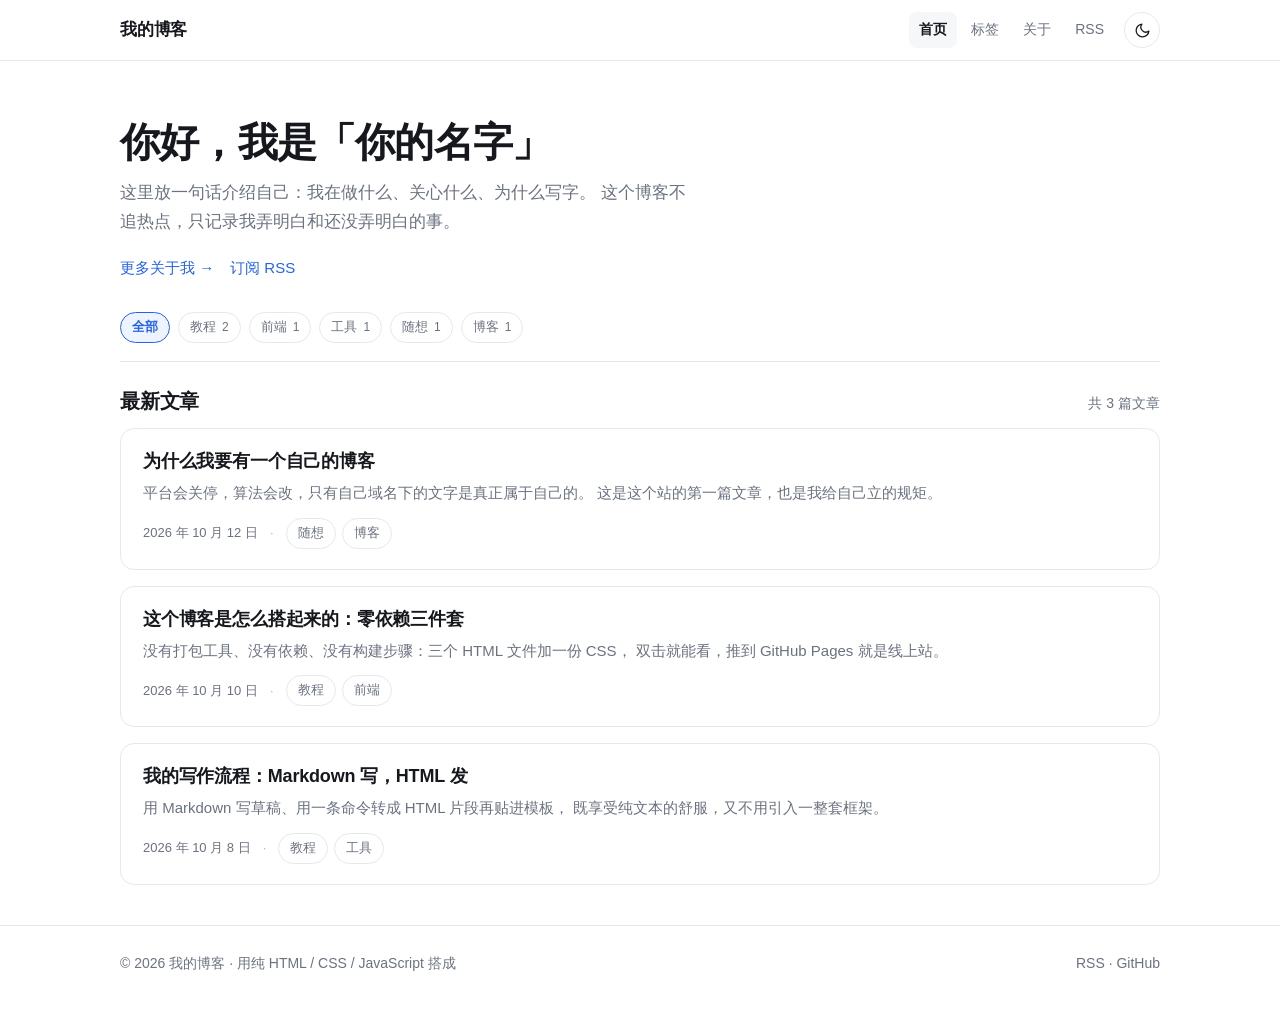
==== index.html @ 1ee4a204 "fix: 站点地址改为项目站点路径，并加入换域名的安全工具 - 全站绝对网址从占位符 https://example.com 改为真实地址   https://zjz-arc.github.io/pe" ====
<!DOCTYPE html>
<html lang="zh-CN" data-theme="light">
<head>
<meta charset="utf-8">
<meta name="viewport" content="width=device-width, initial-scale=1">

<!-- ===== 主题：必须在 CSS 之前执行，否则会先闪一下白屏再变深色 ===== -->
<script>
  (function () {
    try {
      var saved = localStorage.getItem("blog-theme");
      var theme = (saved === "light" || saved === "dark")
        ? saved
        : (window.matchMedia("(prefers-color-scheme: dark)").matches ? "dark" : "light");
      document.documentElement.setAttribute("data-theme", theme);
    } catch (e) { /* 忽略：保持 HTML 上的默认值 */ }
  })();
</script>

<title>我的博客 · 记录与折腾</title>
<meta name="description" content="一个纯粹用 HTML、CSS、JavaScript 搭起来的个人博客：写代码、写笔记、写想法。">

<!-- 站点根地址。以后改仓库名或绑定自定义域名时，全站的 canonical / og:url 都要一起改，
     改完跑 node tools/check.mjs，它会检查有没有漏改的地方 -->
<link rel="canonical" href="https://zjz-arc.github.io/personal-blog/">
<meta property="og:type" content="website">
<meta property="og:site_name" content="我的博客">
<meta property="og:title" content="我的博客 · 记录与折腾">
<meta property="og:description" content="一个纯粹用 HTML、CSS、JavaScript 搭起来的个人博客。">
<meta property="og:url" content="https://zjz-arc.github.io/personal-blog/">
<meta name="twitter:card" content="summary_large_image">

<!-- 浏览器地址栏 / 移动端状态栏配色，跟随系统深浅色 -->
<meta name="theme-color" content="#ffffff" media="(prefers-color-scheme: light)">
<meta name="theme-color" content="#0e1014" media="(prefers-color-scheme: dark)">

<link rel="alternate" type="application/rss+xml" title="我的博客 · RSS" href="feed.xml">
<link rel="icon" href="data:image/svg+xml,<svg xmlns='http://www.w3.org/2000/svg' viewBox='0 0 100 100'><text y='.9em' font-size='90'>✍️</text></svg>">
<link rel="stylesheet" href="assets/style.css">
</head>
<body>
<a class="skip-link" href="#main">跳到正文</a>

<header class="site-header">
  <div class="wrap">
    <a class="brand" href="index.html">我的博客</a>
    <nav class="nav" aria-label="主导航">
      <a href="index.html" aria-current="page">首页</a>
      <a href="tags.html">标签</a>
      <a href="about.html">关于</a>
      <a href="feed.xml">RSS</a>
      <button class="theme-toggle" type="button" data-theme-toggle aria-label="切换主题">
        <svg class="icon-moon" viewBox="0 0 24 24" fill="none" stroke="currentColor" stroke-width="1.8" stroke-linecap="round" stroke-linejoin="round" aria-hidden="true"><path d="M21 12.8A9 9 0 1 1 11.2 3a7 7 0 0 0 9.8 9.8Z"/></svg>
        <svg class="icon-sun" viewBox="0 0 24 24" fill="none" stroke="currentColor" stroke-width="1.8" stroke-linecap="round" stroke-linejoin="round" aria-hidden="true"><circle cx="12" cy="12" r="4"/><path d="M12 2v2M12 20v2M4.9 4.9l1.4 1.4M17.7 17.7l1.4 1.4M2 12h2M20 12h2M4.9 19.1l1.4-1.4M17.7 6.3l1.4-1.4"/></svg>
      </button>
    </nav>
  </div>
</header>

<main id="main">
  <div class="wrap">

    <!-- ===== 首页简介：换成你自己的话 ===== -->
    <section class="hero">
      <h1>你好，我是「你的名字」</h1>
      <p>
        这里放一句话介绍自己：我在做什么、关心什么、为什么写字。
        这个博客不追热点，只记录我弄明白和还没弄明白的事。
      </p>
      <div class="links">
        <a href="about.html">更多关于我 →</a>
        <a href="feed.xml">订阅 RSS</a>
      </div>
    </section>

    <!-- ===== 标签筛选栏 ===== -->
    <div class="tagbar" role="group" aria-label="按标签筛选">
      <button class="tag" type="button" data-tag="" aria-pressed="true">全部</button>
      <button class="tag" type="button" data-tag="教程" aria-pressed="false">教程 <span class="count">2</span></button>
      <button class="tag" type="button" data-tag="前端" aria-pressed="false">前端 <span class="count">1</span></button>
      <button class="tag" type="button" data-tag="工具" aria-pressed="false">工具 <span class="count">1</span></button>
      <button class="tag" type="button" data-tag="随想" aria-pressed="false">随想 <span class="count">1</span></button>
      <button class="tag" type="button" data-tag="博客" aria-pressed="false">博客 <span class="count">1</span></button>
    </div>

    <div class="section-head">
      <h2>最新文章</h2>
      <!-- aria-live 让读屏软件念出筛选结果变化 -->
      <span class="hint" data-filter-status aria-live="polite">共 3 篇文章</span>
    </div>
    <p class="hint" style="margin:-8px 0 18px">
      <a href="index.html" data-clear-filter hidden>清除筛选</a>
    </p>

    <!-- ===== 文章列表：新增文章就在这里加一个 <li> ===== -->
    <ul class="post-list" data-post-list>

      <li class="post-item" data-tags="随想 博客">
        <a class="post-card" href="posts/hello-world.html">
          <h3>为什么我要有一个自己的博客</h3>
          <p class="summary">
            平台会关停，算法会改，只有自己域名下的文字是真正属于自己的。
            这是这个站的第一篇文章，也是我给自己立的规矩。
          </p>
          <div class="post-meta">
            <time datetime="2026-10-12">2026 年 10 月 12 日</time>
            <span class="dot">·</span>
            <span class="tags">
              <span class="tag">随想</span><span class="tag">博客</span>
            </span>
          </div>
        </a>
      </li>

      <li class="post-item" data-tags="教程 前端">
        <a class="post-card" href="posts/how-this-blog-works.html">
          <h3>这个博客是怎么搭起来的：零依赖三件套</h3>
          <p class="summary">
            没有打包工具、没有依赖、没有构建步骤：三个 HTML 文件加一份 CSS，
            双击就能看，推到 GitHub Pages 就是线上站。
          </p>
          <div class="post-meta">
            <time datetime="2026-10-10">2026 年 10 月 10 日</time>
            <span class="dot">·</span>
            <span class="tags">
              <span class="tag">教程</span><span class="tag">前端</span>
            </span>
          </div>
        </a>
      </li>

      <li class="post-item" data-tags="教程 工具">
        <a class="post-card" href="posts/writing-workflow.html">
          <h3>我的写作流程：Markdown 写，HTML 发</h3>
          <p class="summary">
            用 Markdown 写草稿、用一条命令转成 HTML 片段再贴进模板，
            既享受纯文本的舒服，又不用引入一整套框架。
          </p>
          <div class="post-meta">
            <time datetime="2026-10-08">2026 年 10 月 8 日</time>
            <span class="dot">·</span>
            <span class="tags">
              <span class="tag">教程</span><span class="tag">工具</span>
            </span>
          </div>
        </a>
      </li>

    </ul>

    <p class="empty-state" data-empty-state hidden>这个标签下还没有文章。</p>

  </div>
</main>

<footer class="site-footer">
  <div class="wrap">
    <span>© 2026 我的博客 · 用纯 HTML / CSS / JavaScript 搭成</span>
    <span>
      <a href="feed.xml">RSS</a> ·
      <a href="https://github.com/" target="_blank" rel="noopener">GitHub</a>
    </span>
  </div>
</footer>

<script src="assets/main.js"></script>
</body>
</html>
---- assets/style.css ----
/* ==========================================================================
   个人博客样式表
   思路：所有颜色都写成 CSS 变量（自定义属性），换主题 = 换一组变量值。
   深色模式靠 JS 在 <html> 上设置 data-theme="dark" 来切换，样式里只认这个属性。
   ========================================================================== */

/* --- 1. 颜色变量：浅色（默认） ------------------------------------------- */
:root {
  --bg: #ffffff;
  --bg-soft: #f6f7f9;
  --bg-elevated: #ffffff;
  --text: #16181d;
  --text-muted: #6b7280;
  --border: #e6e8ec;
  --accent: #2563eb;
  --accent-soft: #eef4ff;
  --code-bg: #f3f4f6;
  --shadow: 0 1px 2px rgba(16, 24, 40, 0.04), 0 8px 24px rgba(16, 24, 40, 0.06);
  --radius: 14px;
  --radius-sm: 8px;
  --maxw: 1080px;   /* 页面外壳宽度 */
  --prose: 720px;   /* 正文单列宽度，太长会不好读 */
  color-scheme: light;
}

/* --- 2. 颜色变量：深色 --------------------------------------------------- */
:root[data-theme="dark"] {
  --bg: #0e1014;
  --bg-soft: #161a21;
  --bg-elevated: #171b22;
  --text: #e7e9ee;
  --text-muted: #98a2b3;
  --border: #262c36;
  --accent: #7aa2ff;
  --accent-soft: #1a2334;
  --code-bg: #1c2027;
  --shadow: 0 1px 2px rgba(0, 0, 0, 0.4), 0 8px 24px rgba(0, 0, 0, 0.45);
  color-scheme: dark;
}

/* --- 3. 基础 ------------------------------------------------------------- */
*,
*::before,
*::after { box-sizing: border-box; }

html { -webkit-text-size-adjust: 100%; scroll-behavior: smooth; }

body {
  margin: 0;
  background: var(--bg);
  color: var(--text);
  font-family: -apple-system, BlinkMacSystemFont, "Segoe UI", "PingFang SC",
    "Hiragino Sans GB", "Microsoft YaHei", "Noto Sans CJK SC", sans-serif;
  font-size: 16px;
  line-height: 1.7;
  /* 主题切换时颜色平滑过渡，但不要动布局属性 */
  transition: background-color 0.2s ease, color 0.2s ease;
}

img { max-width: 100%; height: auto; }

a { color: var(--accent); text-decoration: none; }
a:hover { text-decoration: underline; }

:focus-visible {
  outline: 2px solid var(--accent);
  outline-offset: 2px;
  border-radius: 4px;
}

.skip-link {
  position: absolute;
  left: -9999px;
  top: 0;
  background: var(--accent);
  color: #fff;
  padding: 8px 14px;
  border-radius: 0 0 var(--radius-sm) 0;
  z-index: 100;
}
.skip-link:focus { left: 0; }

.wrap {
  width: 100%;
  max-width: var(--maxw);
  margin: 0 auto;
  padding: 0 20px;
}

/* --- 4. 顶栏 ------------------------------------------------------------- */
.site-header {
  position: sticky;
  top: 0;
  z-index: 20;
  background: color-mix(in srgb, var(--bg) 88%, transparent);
  backdrop-filter: saturate(160%) blur(10px);
  border-bottom: 1px solid var(--border);
}

.site-header .wrap {
  display: flex;
  align-items: center;
  gap: 16px;
  min-height: 60px;
}

.brand {
  font-weight: 700;
  font-size: 17px;
  color: var(--text);
  letter-spacing: -0.01em;
  white-space: nowrap;
}
.brand:hover { text-decoration: none; color: var(--accent); }

.nav {
  display: flex;
  align-items: center;
  gap: 4px;
  margin-left: auto;
  flex-wrap: wrap;
}

.nav a {
  color: var(--text-muted);
  padding: 6px 10px;
  border-radius: var(--radius-sm);
  font-size: 14px;
}
.nav a:hover { color: var(--text); background: var(--bg-soft); text-decoration: none; }
.nav a[aria-current="page"] { color: var(--text); background: var(--bg-soft); font-weight: 600; }

.theme-toggle {
  display: inline-flex;
  align-items: center;
  justify-content: center;
  width: 36px;
  height: 36px;
  margin-left: 6px;
  border: 1px solid var(--border);
  border-radius: 50%;
  background: var(--bg-elevated);
  color: var(--text);
  cursor: pointer;
  padding: 0;
  transition: border-color 0.2s ease, transform 0.15s ease;
}
.theme-toggle:hover { border-color: var(--accent); transform: translateY(-1px); }
.theme-toggle svg { width: 17px; height: 17px; display: block; }
/* 浅色下显示月亮（点了变深色），深色下显示太阳 */
.theme-toggle .icon-sun { display: none; }
:root[data-theme="dark"] .theme-toggle .icon-sun { display: block; }
:root[data-theme="dark"] .theme-toggle .icon-moon { display: none; }

/* --- 5. 首页 hero / 关于页头部 ------------------------------------------- */
.hero {
  padding: 56px 0 32px;
}
.hero h1 {
  margin: 0 0 12px;
  font-size: clamp(28px, 5vw, 40px);
  line-height: 1.25;
  letter-spacing: -0.02em;
}
.hero p {
  margin: 0;
  max-width: 60ch;
  color: var(--text-muted);
  font-size: 17px;
}
.hero .links { margin-top: 18px; display: flex; gap: 16px; flex-wrap: wrap; font-size: 15px; }

.section-head {
  display: flex;
  align-items: baseline;
  justify-content: space-between;
  gap: 16px;
  flex-wrap: wrap;
  margin: 8px 0 18px;
}
.section-head h2 { margin: 0; font-size: 20px; letter-spacing: -0.01em; }
.section-head .hint { color: var(--text-muted); font-size: 14px; }

/* --- 6. 标签栏 ----------------------------------------------------------- */
.tagbar {
  display: flex;
  flex-wrap: wrap;
  gap: 8px;
  margin-bottom: 22px;
  padding-bottom: 18px;
  border-bottom: 1px solid var(--border);
}
.tagbar[hidden] { display: none; }

.tag {
  display: inline-flex;
  align-items: center;
  gap: 6px;
  padding: 4px 11px;
  border: 1px solid var(--border);
  border-radius: 999px;
  background: var(--bg-elevated);
  color: var(--text-muted);
  font-size: 13px;
  line-height: 1.6;
  cursor: pointer;
  font-family: inherit;
}
.tag:hover { color: var(--text); border-color: var(--accent); text-decoration: none; }
.tag[aria-pressed="true"] {
  background: var(--accent-soft);
  border-color: var(--accent);
  color: var(--accent);
  font-weight: 600;
}
.tag .count { color: var(--text-muted); font-size: 12px; }
.tag[aria-pressed="true"] .count { color: var(--accent); }

/* --- 7. 文章列表 --------------------------------------------------------- */
.post-list {
  display: grid;
  gap: 16px;
  list-style: none;
  margin: 0;
  padding: 0;
}

.post-list li[hidden] { display: none; }

.post-card {
  display: block;
  padding: 20px 22px;
  border: 1px solid var(--border);
  border-radius: var(--radius);
  background: var(--bg-elevated);
  color: inherit;
  transition: border-color 0.18s ease, box-shadow 0.18s ease, transform 0.18s ease;
}
.post-card:hover {
  text-decoration: none;
  border-color: color-mix(in srgb, var(--accent) 45%, var(--border));
  box-shadow: var(--shadow);
  transform: translateY(-2px);
}
.post-card h3 {
  margin: 0 0 6px;
  font-size: 18px;
  line-height: 1.4;
  letter-spacing: -0.01em;
}
.post-card:hover h3 { color: var(--accent); }
.post-card .summary {
  margin: 0 0 12px;
  color: var(--text-muted);
  font-size: 15px;
}
.post-meta {
  display: flex;
  align-items: center;
  gap: 12px;
  flex-wrap: wrap;
  color: var(--text-muted);
  font-size: 13px;
}
.post-meta time { font-variant-numeric: tabular-nums; }
.post-meta .dot { opacity: 0.5; }
.post-meta .tags { display: flex; gap: 6px; flex-wrap: wrap; }

.empty-state {
  padding: 40px 0;
  color: var(--text-muted);
  text-align: center;
}
.empty-state[hidden] { display: none; }

/* --- 8. 文章正文 --------------------------------------------------------- */
.article {
  max-width: var(--prose);
  margin: 0 auto;
  padding: 44px 0 24px;
}
.article-header { margin-bottom: 28px; }
.article-header h1 {
  margin: 0 0 14px;
  font-size: clamp(26px, 4.5vw, 34px);
  line-height: 1.3;
  letter-spacing: -0.02em;
}

.prose { font-size: 16.5px; }
.prose > * + * { margin-top: 1.15em; }
.prose h2 {
  margin-top: 2em;
  font-size: 22px;
  line-height: 1.4;
  letter-spacing: -0.01em;
}
.prose h3 { margin-top: 1.6em; font-size: 18px; }
.prose ul, .prose ol { padding-left: 1.4em; }
.prose li + li { margin-top: 0.4em; }
.prose blockquote {
  margin: 1.4em 0;
  padding: 4px 0 4px 18px;
  border-left: 3px solid var(--accent);
  color: var(--text-muted);
}
.prose code {
  background: var(--code-bg);
  padding: 0.15em 0.4em;
  border-radius: 5px;
  font-size: 0.9em;
  font-family: ui-monospace, SFMono-Regular, "Cascadia Mono", Consolas,
    "Liberation Mono", monospace;
}
.prose pre {
  background: var(--code-bg);
  border: 1px solid var(--border);
  border-radius: var(--radius-sm);
  padding: 14px 16px;
  overflow-x: auto;
  font-size: 14px;
  line-height: 1.6;
}
.prose pre code { background: none; padding: 0; font-size: inherit; }
.prose hr { border: 0; border-top: 1px solid var(--border); margin: 2.2em 0; }
.prose table { border-collapse: collapse; width: 100%; font-size: 15px; }
.prose th, .prose td { border: 1px solid var(--border); padding: 8px 12px; text-align: left; }
.prose th { background: var(--bg-soft); }

.article-footer {
  max-width: var(--prose);
  margin: 0 auto;
  padding: 8px 0 48px;
  display: flex;
  justify-content: space-between;
  gap: 16px;
  flex-wrap: wrap;
  color: var(--text-muted);
  font-size: 14px;
}

/* --- 9. 关于页 ----------------------------------------------------------- */
.about-grid {
  display: grid;
  grid-template-columns: 1fr;
  gap: 24px;
  padding: 8px 0 48px;
  max-width: var(--prose);
  margin: 0 auto;
}
.fact-list { list-style: none; margin: 0; padding: 0; display: grid; gap: 10px; }
.fact-list li {
  display: flex;
  gap: 12px;
  padding: 12px 14px;
  border: 1px solid var(--border);
  border-radius: var(--radius-sm);
  background: var(--bg-elevated);
  font-size: 15px;
}
.fact-list .k { color: var(--text-muted); min-width: 5.5em; }

/* --- 10. 页脚 ------------------------------------------------------------ */
.site-footer {
  border-top: 1px solid var(--border);
  margin-top: 40px;
  padding: 26px 0 40px;
  color: var(--text-muted);
  font-size: 14px;
}
.site-footer .wrap {
  display: flex;
  justify-content: space-between;
  gap: 12px;
  flex-wrap: wrap;
  align-items: center;
}
.site-footer a { color: var(--text-muted); }
.site-footer a:hover { color: var(--accent); }

/* --- 11. 小屏适配 -------------------------------------------------------- */
@media (max-width: 640px) {
  .hero { padding: 36px 0 24px; }
  .post-card { padding: 16px 16px; }
  .article { padding-top: 32px; }
  .site-header .wrap { min-height: 54px; }
  .brand { font-size: 16px; }
}

/* --- 12. 尊重“减少动态效果”的系统设置 ----------------------------------- */
@media (prefers-reduced-motion: reduce) {
  html { scroll-behavior: auto; }
  *, *::before, *::after { transition: none !important; animation: none !important; }
}

/* --- 13. 打印：去掉导航和背景，省墨 ------------------------------------- */
@media print {
  .site-header, .site-footer, .theme-toggle, .article-footer { display: none; }
  body { background: #fff; color: #000; }
  .article { max-width: none; }
}
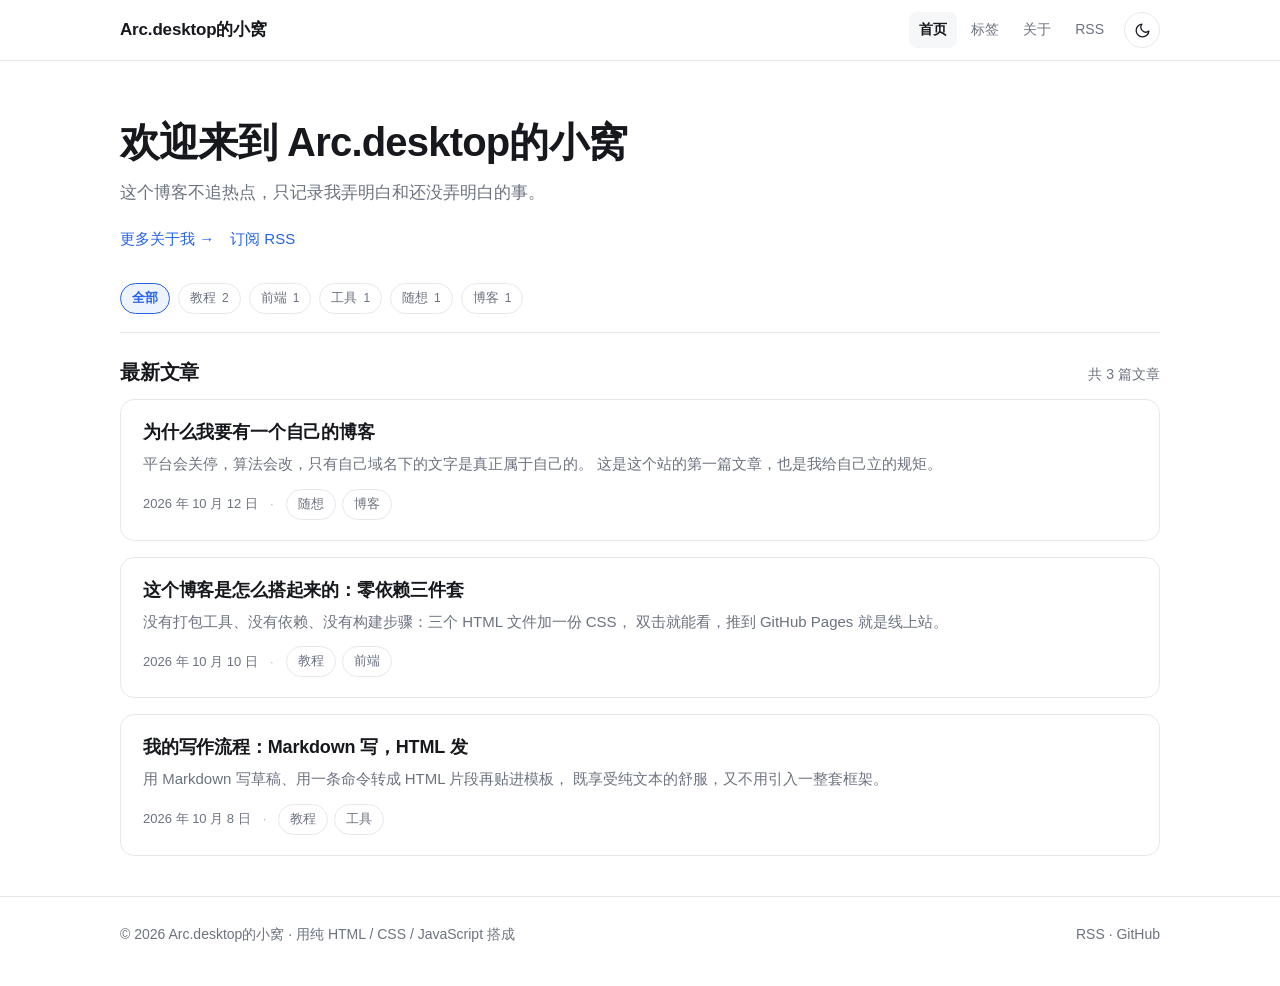
==== commit 6a320271: "chore: 站名改为 Arc.desktop的小窝，并清理占位文案 - 全站站名「我的博客」->「Arc.desktop的小窝」（9 个文件 34 处）：   <title>、og:site_nam" ====
--- a/index.html
+++ b/index.html
@@ -17,15 +17,15 @@
   })();
 </script>
 
-<title>我的博客 · 记录与折腾</title>
+<title>Arc.desktop的小窝 · 记录与折腾</title>
 <meta name="description" content="一个纯粹用 HTML、CSS、JavaScript 搭起来的个人博客：写代码、写笔记、写想法。">
 
 <!-- 站点根地址。以后改仓库名或绑定自定义域名时，全站的 canonical / og:url 都要一起改，
      改完跑 node tools/check.mjs，它会检查有没有漏改的地方 -->
 <link rel="canonical" href="https://zjz-arc.github.io/personal-blog/">
 <meta property="og:type" content="website">
-<meta property="og:site_name" content="我的博客">
-<meta property="og:title" content="我的博客 · 记录与折腾">
+<meta property="og:site_name" content="Arc.desktop的小窝">
+<meta property="og:title" content="Arc.desktop的小窝 · 记录与折腾">
 <meta property="og:description" content="一个纯粹用 HTML、CSS、JavaScript 搭起来的个人博客。">
 <meta property="og:url" content="https://zjz-arc.github.io/personal-blog/">
 <meta name="twitter:card" content="summary_large_image">
@@ -34,7 +34,7 @@
 <meta name="theme-color" content="#ffffff" media="(prefers-color-scheme: light)">
 <meta name="theme-color" content="#0e1014" media="(prefers-color-scheme: dark)">
 
-<link rel="alternate" type="application/rss+xml" title="我的博客 · RSS" href="feed.xml">
+<link rel="alternate" type="application/rss+xml" title="Arc.desktop的小窝 · RSS" href="feed.xml">
 <link rel="icon" href="data:image/svg+xml,<svg xmlns='http://www.w3.org/2000/svg' viewBox='0 0 100 100'><text y='.9em' font-size='90'>✍️</text></svg>">
 <link rel="stylesheet" href="assets/style.css">
 </head>
@@ -43,7 +43,7 @@
 
 <header class="site-header">
   <div class="wrap">
-    <a class="brand" href="index.html">我的博客</a>
+    <a class="brand" href="index.html">Arc.desktop的小窝</a>
     <nav class="nav" aria-label="主导航">
       <a href="index.html" aria-current="page">首页</a>
       <a href="tags.html">标签</a>
@@ -62,9 +62,8 @@
 
     <!-- ===== 首页简介：换成你自己的话 ===== -->
     <section class="hero">
-      <h1>你好，我是「你的名字」</h1>
+      <h1>欢迎来到 Arc.desktop的小窝</h1>
       <p>
-        这里放一句话介绍自己：我在做什么、关心什么、为什么写字。
         这个博客不追热点，只记录我弄明白和还没弄明白的事。
       </p>
       <div class="links">
@@ -155,7 +154,7 @@
 
 <footer class="site-footer">
   <div class="wrap">
-    <span>© 2026 我的博客 · 用纯 HTML / CSS / JavaScript 搭成</span>
+    <span>© 2026 Arc.desktop的小窝 · 用纯 HTML / CSS / JavaScript 搭成</span>
     <span>
       <a href="feed.xml">RSS</a> ·
       <a href="https://github.com/" target="_blank" rel="noopener">GitHub</a>
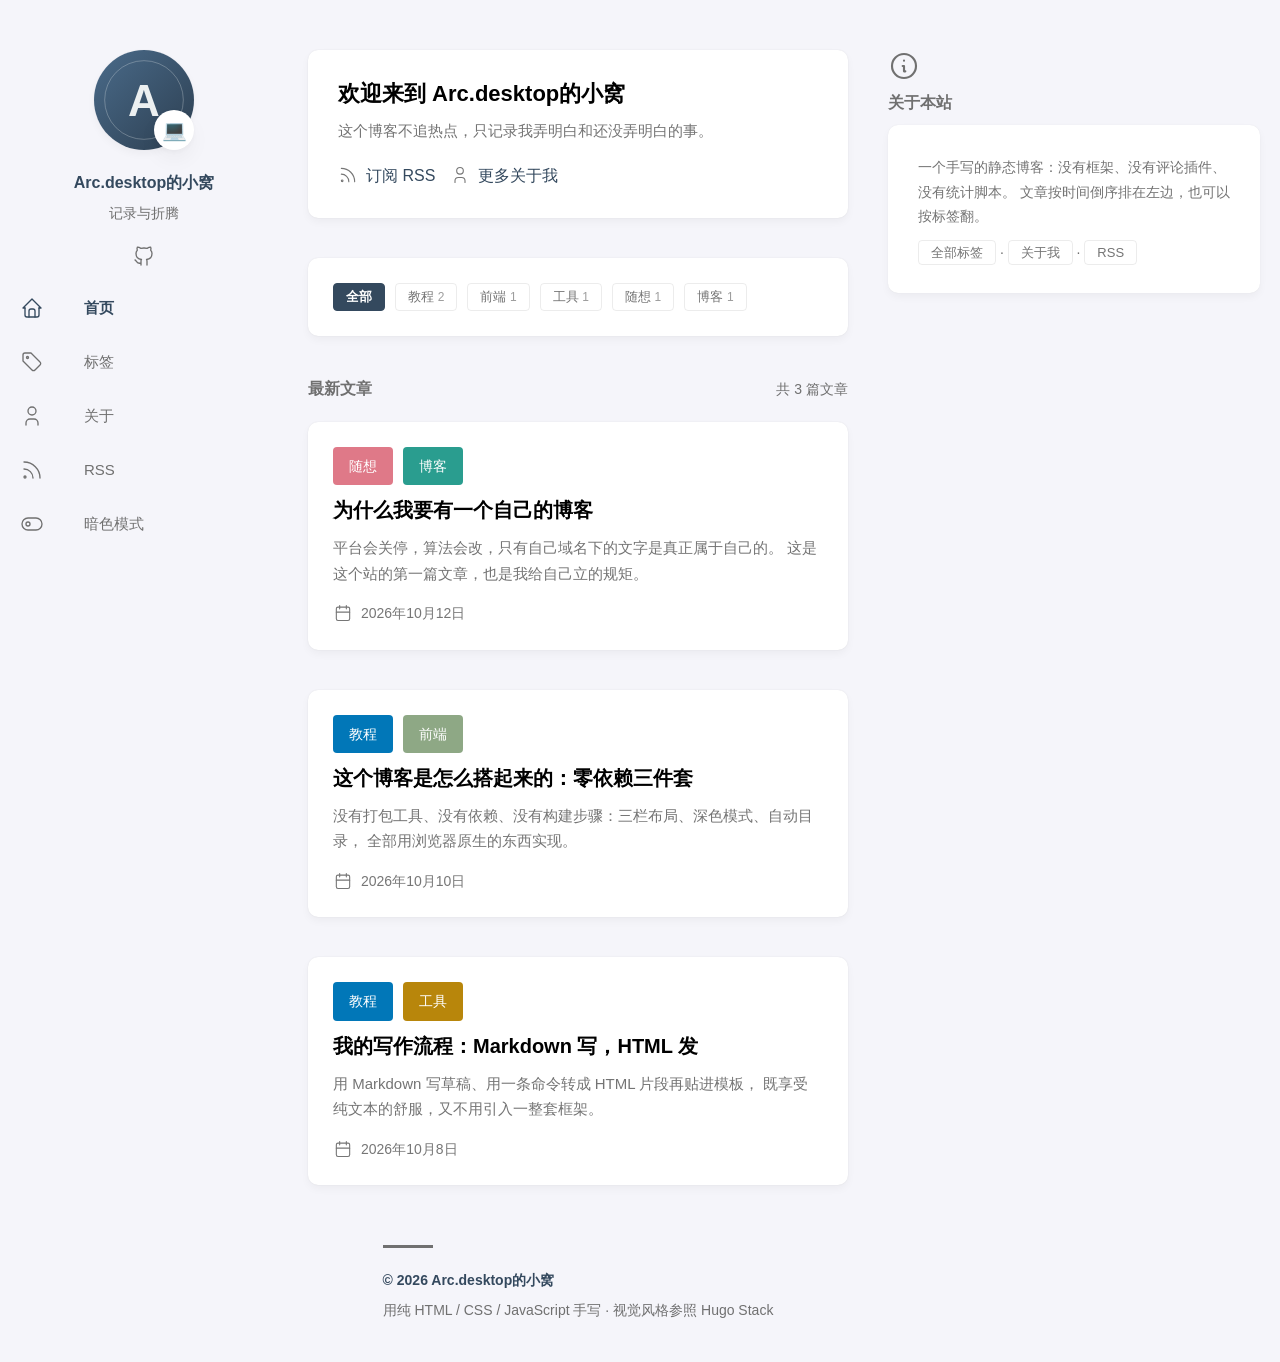
==== commit 1361980b: "style: 按 Hugo Stack 主题的视觉语言重做整站版式 参照 https://ovideros.site/p/guidance3/（Hugo + Stack 主题）重做外观， 设计令牌直接" ====
--- a/index.html
+++ b/index.html
@@ -3,8 +3,6 @@
 <head>
 <meta charset="utf-8">
 <meta name="viewport" content="width=device-width, initial-scale=1">
-
-<!-- ===== 主题：必须在 CSS 之前执行，否则会先闪一下白屏再变深色 ===== -->
 <script>
   (function () {
     try {
@@ -13,66 +11,85 @@
         ? saved
         : (window.matchMedia("(prefers-color-scheme: dark)").matches ? "dark" : "light");
       document.documentElement.setAttribute("data-theme", theme);
-    } catch (e) { /* 忽略：保持 HTML 上的默认值 */ }
+    } catch (e) {}
   })();
 </script>
 
 <title>Arc.desktop的小窝 · 记录与折腾</title>
 <meta name="description" content="一个纯粹用 HTML、CSS、JavaScript 搭起来的个人博客：写代码、写笔记、写想法。">
-
-<!-- 站点根地址。以后改仓库名或绑定自定义域名时，全站的 canonical / og:url 都要一起改，
-     改完跑 node tools/check.mjs，它会检查有没有漏改的地方 -->
 <link rel="canonical" href="https://zjz-arc.github.io/personal-blog/">
 <meta property="og:type" content="website">
 <meta property="og:site_name" content="Arc.desktop的小窝">
 <meta property="og:title" content="Arc.desktop的小窝 · 记录与折腾">
 <meta property="og:description" content="一个纯粹用 HTML、CSS、JavaScript 搭起来的个人博客。">
 <meta property="og:url" content="https://zjz-arc.github.io/personal-blog/">
-<meta name="twitter:card" content="summary_large_image">
-
-<!-- 浏览器地址栏 / 移动端状态栏配色，跟随系统深浅色 -->
-<meta name="theme-color" content="#ffffff" media="(prefers-color-scheme: light)">
-<meta name="theme-color" content="#0e1014" media="(prefers-color-scheme: dark)">
+<meta name="theme-color" content="#f5f5fa" media="(prefers-color-scheme: light)">
+<meta name="theme-color" content="#303030" media="(prefers-color-scheme: dark)">
 
 <link rel="alternate" type="application/rss+xml" title="Arc.desktop的小窝 · RSS" href="feed.xml">
 <link rel="icon" href="data:image/svg+xml,<svg xmlns='http://www.w3.org/2000/svg' viewBox='0 0 100 100'><text y='.9em' font-size='90'>✍️</text></svg>">
 <link rel="stylesheet" href="assets/style.css">
 </head>
-<body>
+<body class="list-page">
 <a class="skip-link" href="#main">跳到正文</a>
 
-<header class="site-header">
-  <div class="wrap">
-    <a class="brand" href="index.html">Arc.desktop的小窝</a>
-    <nav class="nav" aria-label="主导航">
-      <a href="index.html" aria-current="page">首页</a>
-      <a href="tags.html">标签</a>
-      <a href="about.html">关于</a>
-      <a href="feed.xml">RSS</a>
-      <button class="theme-toggle" type="button" data-theme-toggle aria-label="切换主题">
-        <svg class="icon-moon" viewBox="0 0 24 24" fill="none" stroke="currentColor" stroke-width="1.8" stroke-linecap="round" stroke-linejoin="round" aria-hidden="true"><path d="M21 12.8A9 9 0 1 1 11.2 3a7 7 0 0 0 9.8 9.8Z"/></svg>
-        <svg class="icon-sun" viewBox="0 0 24 24" fill="none" stroke="currentColor" stroke-width="1.8" stroke-linecap="round" stroke-linejoin="round" aria-hidden="true"><circle cx="12" cy="12" r="4"/><path d="M12 2v2M12 20v2M4.9 4.9l1.4 1.4M17.7 17.7l1.4 1.4M2 12h2M20 12h2M4.9 19.1l1.4-1.4M17.7 6.3l1.4-1.4"/></svg>
-      </button>
+<div class="container main-container">
+
+  <aside class="sidebar left-sidebar sticky">
+    <header>
+      <figure class="site-avatar">
+        <a href="index.html"><img src="assets/avatar.svg" class="site-logo" width="300" height="300" alt="站点头像"></a>
+        <span class="emoji">💻</span>
+      </figure>
+      <div class="site-meta">
+        <div class="site-name"><a href="index.html">Arc.desktop的小窝</a></div>
+        <div class="site-description">记录与折腾</div>
+      </div>
+    </header>
+
+    <ol class="menu-social">
+      <li><a href="https://github.com/ZJZ-Arc" target="_blank" rel="me" title="GitHub"><svg class="icon" viewBox="0 0 24 24" aria-hidden="true"><path d="M9 19c-4.3 1.4-4.3-2.5-6-3m12 5v-3.5c0-1 .1-1.4-.5-2 2.8-.3 5.5-1.4 5.5-6a4.6 4.6 0 0 0-1.3-3.2 4.2 4.2 0 0 0-.1-3.2s-1.1-.3-3.5 1.3a12.3 12.3 0 0 0-6.2 0C6.5 2.8 5.4 3.1 5.4 3.1a4.2 4.2 0 0 0-.1 3.2A4.6 4.6 0 0 0 4 9.5c0 4.6 2.7 5.7 5.5 6-.6.6-.6 1.2-.5 2V21"/></svg></a></li>
+    </ol>
+
+    <nav class="menu" id="main-menu" aria-label="主导航">
+      <ul>
+        <li><a href="index.html" aria-current="page"><svg class="icon" viewBox="0 0 24 24" aria-hidden="true"><path d="M5 12H3l9-9 9 9h-2"/><path d="M5 12v7a2 2 0 0 0 2 2h10a2 2 0 0 0 2-2v-7"/><path d="M9 21v-6a2 2 0 0 1 2-2h2a2 2 0 0 1 2 2v6"/></svg><span>首页</span></a></li>
+        <li><a href="tags.html"><svg class="icon" viewBox="0 0 24 24" aria-hidden="true"><path d="M11 3H5a2 2 0 0 0-2 2v6l9 9a2 2 0 0 0 3 0l5-5a2 2 0 0 0 0-3z"/><circle cx="7.5" cy="7.5" r="1"/></svg><span>标签</span></a></li>
+        <li><a href="about.html"><svg class="icon" viewBox="0 0 24 24" aria-hidden="true"><circle cx="12" cy="7" r="4"/><path d="M6 21v-2a4 4 0 0 1 4-4h4a4 4 0 0 1 4 4v2"/></svg><span>关于</span></a></li>
+        <li><a href="feed.xml"><svg class="icon" viewBox="0 0 24 24" aria-hidden="true"><circle cx="5" cy="19" r="1"/><path d="M4 4a16 16 0 0 1 16 16"/><path d="M4 11a9 9 0 0 1 9 9"/></svg><span>RSS</span></a></li>
+      </ul>
+      <ul>
+        <li class="menu-bottom-section">
+          <button type="button" id="dark-mode-toggle" data-theme-toggle aria-label="切换主题">
+            <svg class="icon icon-toggle-left" viewBox="0 0 24 24" aria-hidden="true"><circle cx="8" cy="12" r="2"/><rect x="2" y="6" width="20" height="12" rx="6"/></svg>
+            <svg class="icon icon-toggle-right" viewBox="0 0 24 24" aria-hidden="true"><circle cx="16" cy="12" r="2"/><rect x="2" y="6" width="20" height="12" rx="6"/></svg>
+            <span>暗色模式</span>
+          </button>
+        </li>
+      </ul>
     </nav>
-  </div>
-</header>
-
-<main id="main">
-  <div class="wrap">
-
-    <!-- ===== 首页简介：换成你自己的话 ===== -->
-    <section class="hero">
-      <h1>欢迎来到 Arc.desktop的小窝</h1>
-      <p>
-        这个博客不追热点，只记录我弄明白和还没弄明白的事。
-      </p>
-      <div class="links">
-        <a href="about.html">更多关于我 →</a>
-        <a href="feed.xml">订阅 RSS</a>
-      </div>
-    </section>
-
-    <!-- ===== 标签筛选栏 ===== -->
+  </aside>
+
+  <main class="main" id="main">
+
+    <!-- ===== 站点简介（换成你自己的话） ===== -->
+    <article class="main-article">
+      <header class="article-header">
+        <div class="article-details">
+          <h1 class="article-title">欢迎来到 Arc.desktop的小窝</h1>
+          <p class="article-subtitle">
+            这个博客不追热点，只记录我弄明白和还没弄明白的事。
+          </p>
+          <footer class="article-time">
+            <div><svg class="icon" viewBox="0 0 24 24" aria-hidden="true"><circle cx="5" cy="19" r="1"/><path d="M4 4a16 16 0 0 1 16 16"/><path d="M4 11a9 9 0 0 1 9 9"/></svg><a href="feed.xml">订阅 RSS</a></div>
+            <div><svg class="icon" viewBox="0 0 24 24" aria-hidden="true"><circle cx="12" cy="7" r="4"/><path d="M6 21v-2a4 4 0 0 1 4-4h4a4 4 0 0 1 4 4v2"/></svg><a href="about.html">更多关于我</a></div>
+          </footer>
+        </div>
+      </header>
+      <div class="article-footer"></div>
+    </article>
+
+    <!-- ===== 标签筛选 ===== -->
     <div class="tagbar" role="group" aria-label="按标签筛选">
       <button class="tag" type="button" data-tag="" aria-pressed="true">全部</button>
       <button class="tag" type="button" data-tag="教程" aria-pressed="false">教程 <span class="count">2</span></button>
@@ -82,85 +99,109 @@
       <button class="tag" type="button" data-tag="博客" aria-pressed="false">博客 <span class="count">1</span></button>
     </div>
 
-    <div class="section-head">
-      <h2>最新文章</h2>
-      <!-- aria-live 让读屏软件念出筛选结果变化 -->
-      <span class="hint" data-filter-status aria-live="polite">共 3 篇文章</span>
+    <div>
+      <div class="list-header">
+        <h2 class="section-title">最新文章</h2>
+        <!-- aria-live 让读屏软件念出筛选结果变化 -->
+        <span class="hint" data-filter-status aria-live="polite">共 3 篇文章</span>
+      </div>
+      <p class="hint" style="margin:-10px 0 16px;font-size:1.4rem">
+        <a class="link" href="index.html" data-clear-filter hidden>清除筛选</a>
+      </p>
+
+      <!-- ===== 文章列表：新增文章就在这里加一个 <li> ===== -->
+      <ul class="article-list" data-post-list>
+
+        <li class="post-item" data-tags="随想 博客">
+          <a class="post-card" href="posts/hello-world.html">
+            <div class="article-details">
+              <header class="article-category">
+                <span class="chip" style="background-color:#df7988;color:#fff">随想</span>
+                <span class="chip" style="background-color:#2a9d8f;color:#fff">博客</span>
+              </header>
+              <h2 class="article-title">为什么我要有一个自己的博客</h2>
+              <p class="article-summary">
+                平台会关停，算法会改，只有自己域名下的文字是真正属于自己的。
+                这是这个站的第一篇文章，也是我给自己立的规矩。
+              </p>
+              <footer class="article-time">
+                <div><svg class="icon" viewBox="0 0 24 24" aria-hidden="true"><rect x="4" y="5" width="16" height="16" rx="2"/><path d="M16 3v4M8 3v4M4 11h16"/></svg><time datetime="2026-10-12">2026年10月12日</time></div>
+              </footer>
+            </div>
+          </a>
+        </li>
+
+        <li class="post-item" data-tags="教程 前端">
+          <a class="post-card" href="posts/how-this-blog-works.html">
+            <div class="article-details">
+              <header class="article-category">
+                <span class="chip" style="background-color:#0177b8;color:#fff">教程</span>
+                <span class="chip" style="background-color:#8ea885;color:#fff">前端</span>
+              </header>
+              <h2 class="article-title">这个博客是怎么搭起来的：零依赖三件套</h2>
+              <p class="article-summary">
+                没有打包工具、没有依赖、没有构建步骤：三栏布局、深色模式、自动目录，
+                全部用浏览器原生的东西实现。
+              </p>
+              <footer class="article-time">
+                <div><svg class="icon" viewBox="0 0 24 24" aria-hidden="true"><rect x="4" y="5" width="16" height="16" rx="2"/><path d="M16 3v4M8 3v4M4 11h16"/></svg><time datetime="2026-10-10">2026年10月10日</time></div>
+              </footer>
+            </div>
+          </a>
+        </li>
+
+        <li class="post-item" data-tags="教程 工具">
+          <a class="post-card" href="posts/writing-workflow.html">
+            <div class="article-details">
+              <header class="article-category">
+                <span class="chip" style="background-color:#0177b8;color:#fff">教程</span>
+                <span class="chip" style="background-color:#b8860b;color:#fff">工具</span>
+              </header>
+              <h2 class="article-title">我的写作流程：Markdown 写，HTML 发</h2>
+              <p class="article-summary">
+                用 Markdown 写草稿、用一条命令转成 HTML 片段再贴进模板，
+                既享受纯文本的舒服，又不用引入一整套框架。
+              </p>
+              <footer class="article-time">
+                <div><svg class="icon" viewBox="0 0 24 24" aria-hidden="true"><rect x="4" y="5" width="16" height="16" rx="2"/><path d="M16 3v4M8 3v4M4 11h16"/></svg><time datetime="2026-10-08">2026年10月8日</time></div>
+              </footer>
+            </div>
+          </a>
+        </li>
+
+      </ul>
+
+      <p class="empty-state" data-empty-state hidden>这个标签下还没有文章。</p>
     </div>
-    <p class="hint" style="margin:-8px 0 18px">
-      <a href="index.html" data-clear-filter hidden>清除筛选</a>
-    </p>
-
-    <!-- ===== 文章列表：新增文章就在这里加一个 <li> ===== -->
-    <ul class="post-list" data-post-list>
-
-      <li class="post-item" data-tags="随想 博客">
-        <a class="post-card" href="posts/hello-world.html">
-          <h3>为什么我要有一个自己的博客</h3>
-          <p class="summary">
-            平台会关停，算法会改，只有自己域名下的文字是真正属于自己的。
-            这是这个站的第一篇文章，也是我给自己立的规矩。
-          </p>
-          <div class="post-meta">
-            <time datetime="2026-10-12">2026 年 10 月 12 日</time>
-            <span class="dot">·</span>
-            <span class="tags">
-              <span class="tag">随想</span><span class="tag">博客</span>
-            </span>
-          </div>
-        </a>
-      </li>
-
-      <li class="post-item" data-tags="教程 前端">
-        <a class="post-card" href="posts/how-this-blog-works.html">
-          <h3>这个博客是怎么搭起来的：零依赖三件套</h3>
-          <p class="summary">
-            没有打包工具、没有依赖、没有构建步骤：三个 HTML 文件加一份 CSS，
-            双击就能看，推到 GitHub Pages 就是线上站。
-          </p>
-          <div class="post-meta">
-            <time datetime="2026-10-10">2026 年 10 月 10 日</time>
-            <span class="dot">·</span>
-            <span class="tags">
-              <span class="tag">教程</span><span class="tag">前端</span>
-            </span>
-          </div>
-        </a>
-      </li>
-
-      <li class="post-item" data-tags="教程 工具">
-        <a class="post-card" href="posts/writing-workflow.html">
-          <h3>我的写作流程：Markdown 写，HTML 发</h3>
-          <p class="summary">
-            用 Markdown 写草稿、用一条命令转成 HTML 片段再贴进模板，
-            既享受纯文本的舒服，又不用引入一整套框架。
-          </p>
-          <div class="post-meta">
-            <time datetime="2026-10-08">2026 年 10 月 8 日</time>
-            <span class="dot">·</span>
-            <span class="tags">
-              <span class="tag">教程</span><span class="tag">工具</span>
-            </span>
-          </div>
-        </a>
-      </li>
-
-    </ul>
-
-    <p class="empty-state" data-empty-state hidden>这个标签下还没有文章。</p>
-
-  </div>
-</main>
-
-<footer class="site-footer">
-  <div class="wrap">
-    <span>© 2026 Arc.desktop的小窝 · 用纯 HTML / CSS / JavaScript 搭成</span>
-    <span>
-      <a href="feed.xml">RSS</a> ·
-      <a href="https://github.com/" target="_blank" rel="noopener">GitHub</a>
-    </span>
-  </div>
-</footer>
+
+    <footer class="site-footer">
+      <section class="copyright">© 2026 Arc.desktop的小窝</section>
+      <section class="powerby">
+        用纯 HTML / CSS / JavaScript 手写 · 视觉风格参照
+        <a href="https://github.com/CaiJimmy/hugo-theme-stack" target="_blank" rel="noopener">Hugo Stack</a>
+      </section>
+    </footer>
+  </main>
+
+  <aside class="sidebar right-sidebar sticky">
+    <section class="widget">
+      <div class="widget-icon"><svg class="icon" viewBox="0 0 24 24" aria-hidden="true"><circle cx="12" cy="12" r="9"/><path d="M12 8h.01M11 12h1v4h1"/></svg></div>
+      <h2 class="widget-title section-title">关于本站</h2>
+      <div class="tagCloud-tags" style="display:block">
+        <p style="margin:0 0 12px;font-size:1.4rem;line-height:1.75;color:var(--card-text-color-secondary)">
+          一个手写的静态博客：没有框架、没有评论插件、没有统计脚本。
+          文章按时间倒序排在左边，也可以按标签翻。
+        </p>
+        <p style="margin:0;font-size:1.4rem">
+          <a href="tags.html">全部标签</a> ·
+          <a href="about.html">关于我</a> ·
+          <a href="feed.xml">RSS</a>
+        </p>
+      </div>
+    </section>
+  </aside>
+
+</div>
 
 <script src="assets/main.js"></script>
 </body>
--- a/assets/style.css
+++ b/assets/style.css
@@ -1,401 +1,957 @@
 /* ==========================================================================
-   个人博客样式表
-   思路：所有颜色都写成 CSS 变量（自定义属性），换主题 = 换一组变量值。
-   深色模式靠 JS 在 <html> 上设置 data-theme="dark" 来切换，样式里只认这个属性。
+   Arc.desktop的小窝 —— 样式表
+   视觉风格参照 Hugo 主题 Stack（https://github.com/CaiJimmy/hugo-theme-stack）：
+   三栏布局（左侧导航 / 中间卡片 / 右侧目录）、卡片化容器、标题左侧色条、
+   等宽字体代码块、深浅色两套令牌。
+
+   约定：
+   · html 的 font-size 是 62.5%，所以 1rem = 10px（与 Stack 一致）
+   · 颜色/间距全部走 CSS 变量，深色模式只换一组变量
+   · 深色模式由 <html data-theme="light|dark"> 控制（见 assets/main.js）
    ========================================================================== */
 
-/* --- 1. 颜色变量：浅色（默认） ------------------------------------------- */
+/* --------------------------------------------------------------------------
+   1. 设计令牌 —— 浅色（取自 Stack 的 :root）
+   -------------------------------------------------------------------------- */
 :root {
-  --bg: #ffffff;
-  --bg-soft: #f6f7f9;
-  --bg-elevated: #ffffff;
-  --text: #16181d;
-  --text-muted: #6b7280;
-  --border: #e6e8ec;
-  --accent: #2563eb;
-  --accent-soft: #eef4ff;
-  --code-bg: #f3f4f6;
-  --shadow: 0 1px 2px rgba(16, 24, 40, 0.04), 0 8px 24px rgba(16, 24, 40, 0.06);
-  --radius: 14px;
-  --radius-sm: 8px;
-  --maxw: 1080px;   /* 页面外壳宽度 */
-  --prose: 720px;   /* 正文单列宽度，太长会不好读 */
+  --main-top-padding: 35px;
+  --body-background: #f5f5fa;
+
+  --accent-color: #34495e;
+  --accent-color-darker: #2c3e50;
+  --accent-color-text: #fff;
+  --body-text-color: #707070;
+
+  --card-background: #fff;
+  --card-background-selected: #eaeaea;
+  --card-text-color-main: #000;
+  --card-text-color-secondary: #747474;
+  --card-text-color-tertiary: #767676;
+  --card-separator-color: rgba(218, 218, 218, 0.5);
+  --card-border-radius: 10px;
+  --card-padding: 20px;
+  --small-card-padding: 25px 20px;
+
+  --tag-border-radius: 4px;
+  --section-separation: 40px;
+
+  /* 字体：与 Stack 相同的栈。Lato 当系统里没有时会自动落到后面的中文字体 */
+  --sys-font-family: -apple-system, BlinkMacSystemFont, "Segoe UI", "Droid Sans", "Helvetica Neue";
+  --zh-font-family: "PingFang SC", "Hiragino Sans GB", "Droid Sans Fallback", "Microsoft YaHei";
+  --base-font-family: "Lato", var(--sys-font-family), var(--zh-font-family), sans-serif;
+  --code-font-family: Menlo, Monaco, Consolas, "Courier New", var(--zh-font-family), monospace;
+
+  --article-font-family: var(--base-font-family);
+  --article-font-size: 1.6rem;
+  --article-line-height: 1.85;
+
+  --blockquote-border-size: 4px;
+  --blockquote-background-color: rgb(248 248 248);
+  --heading-border-size: 4px;
+  --link-background-color: 189, 195, 199;
+  --link-background-opacity: 0.5;
+  --link-background-opacity-hover: 0.7;
+
+  --pre-background-color: #272822;
+  --pre-text-color: #f8f8f2;
+  --code-background-color: rgba(0, 0, 0, 0.12);
+  --code-text-color: #808080;
+  --table-border-color: #dadada;
+  --tr-even-background-color: #efefee;
+  --kbd-border-color: #dadada;
+
+  --shadow-l1: 0px 4px 8px rgba(0, 0, 0, 0.04), 0px 0px 2px rgba(0, 0, 0, 0.06), 0px 0px 1px rgba(0, 0, 0, 0.04);
+  --shadow-l2: 0px 10px 20px rgba(0, 0, 0, 0.04), 0px 2px 6px rgba(0, 0, 0, 0.04), 0px 0px 1px rgba(0, 0, 0, 0.04);
+  --shadow-l3: 0px 10px 20px rgba(0, 0, 0, 0.04), 0px 2px 6px rgba(0, 0, 0, 0.04), 0px 0px 1px rgba(0, 0, 0, 0.04);
+
+  --scrollbar-thumb: hsl(0, 0%, 85%);
+  --scrollbar-track: var(--body-background);
+
+  /* 布局 */
+  --container-padding: 15px;
+  --left-sidebar-max-width: 25%;
+  --right-sidebar-max-width: 30%;
+  --sidebar-element-separation: 20px;
+  --sidebar-avatar-size: 100px;
+  --emoji-size: 40px;
+  --emoji-font-size: 20px;
+  --menu-icon-separation: 40px;
+  --widget-separation: var(--section-separation);
+
   color-scheme: light;
 }
 
-/* --- 2. 颜色变量：深色 --------------------------------------------------- */
+/* --------------------------------------------------------------------------
+   2. 设计令牌 —— 深色（取自 Stack 的 [data-scheme=dark] 覆盖）
+   -------------------------------------------------------------------------- */
 :root[data-theme="dark"] {
-  --bg: #0e1014;
-  --bg-soft: #161a21;
-  --bg-elevated: #171b22;
-  --text: #e7e9ee;
-  --text-muted: #98a2b3;
-  --border: #262c36;
-  --accent: #7aa2ff;
-  --accent-soft: #1a2334;
-  --code-bg: #1c2027;
-  --shadow: 0 1px 2px rgba(0, 0, 0, 0.4), 0 8px 24px rgba(0, 0, 0, 0.45);
+  --main-top-padding: 50px;
+  --body-background: #303030;
+
+  --accent-color: #ecf0f1;
+  --accent-color-darker: #bdc3c7;
+  --accent-color-text: #000;
+  --body-text-color: rgba(255, 255, 255, 0.7);
+
+  --card-background: #424242;
+  --card-background-selected: rgba(255, 255, 255, 0.16);
+  --card-text-color-main: rgba(255, 255, 255, 0.9);
+  --card-text-color-secondary: rgba(255, 255, 255, 0.7);
+  --card-text-color-tertiary: rgba(255, 255, 255, 0.5);
+  --card-separator-color: rgba(255, 255, 255, 0.12);
+
+  --blockquote-background-color: rgb(75 75 75);
+  --code-background-color: #272822;
+  --code-text-color: rgba(255, 255, 255, 0.9);
+  --table-border-color: #717171;
+  --tr-even-background-color: #545454;
+
+  --scrollbar-thumb: hsl(0, 0%, 40%);
+
   color-scheme: dark;
 }
 
-/* --- 3. 基础 ------------------------------------------------------------- */
+@media (min-width: 768px) {
+  :root {
+    --main-top-padding: 50px;
+    --card-padding: 25px;
+    --small-card-padding: 25px;
+    --article-font-size: 1.7rem;
+    --container-padding: 20px;
+  }
+}
+
+@media (min-width: 1024px) {
+  :root {
+    --card-padding: 30px;
+    --left-sidebar-max-width: 20%;
+    --right-sidebar-max-width: 30%;
+  }
+}
+
+@media (min-width: 1536px) {
+  :root {
+    --left-sidebar-max-width: 15%;
+    --right-sidebar-max-width: 25%;
+    --sidebar-avatar-size: 120px;
+    --sidebar-element-separation: 25px;
+  }
+}
+
+/* --------------------------------------------------------------------------
+   3. 基础
+   -------------------------------------------------------------------------- */
 *,
 *::before,
 *::after { box-sizing: border-box; }
 
-html { -webkit-text-size-adjust: 100%; scroll-behavior: smooth; }
+html {
+  font-size: 62.5%; /* 1rem = 10px */
+  overflow-y: scroll;
+  scroll-behavior: smooth;
+  scroll-padding-top: 20px;
+}
 
 body {
   margin: 0;
-  background: var(--bg);
-  color: var(--text);
-  font-family: -apple-system, BlinkMacSystemFont, "Segoe UI", "PingFang SC",
-    "Hiragino Sans GB", "Microsoft YaHei", "Noto Sans CJK SC", sans-serif;
-  font-size: 16px;
-  line-height: 1.7;
-  /* 主题切换时颜色平滑过渡，但不要动布局属性 */
+  background: var(--body-background);
+  color: var(--body-text-color);
+  font-family: var(--base-font-family);
+  font-size: 1.6rem;
+  line-height: 1.6;
+  -webkit-font-smoothing: antialiased;
+  -moz-osx-font-smoothing: grayscale;
   transition: background-color 0.2s ease, color 0.2s ease;
 }
 
+/* Stack 的链接：默认用强调色，带 .link 的正文链接有一条内阴影下划线 */
+a {
+  text-decoration: none;
+  color: var(--accent-color);
+}
+a:hover { color: var(--accent-color-darker); }
+
+a.link {
+  box-shadow: 0 -2px rgba(var(--link-background-color), var(--link-background-opacity)) inset;
+  transition: all 0.3s ease;
+}
+a.link:hover {
+  box-shadow: 0 calc(-1rem * var(--article-line-height))
+    rgba(var(--link-background-color), var(--link-background-opacity-hover)) inset;
+}
+
 img { max-width: 100%; height: auto; }
 
-a { color: var(--accent); text-decoration: none; }
-a:hover { text-decoration: underline; }
-
 :focus-visible {
-  outline: 2px solid var(--accent);
+  outline: 2px solid var(--accent-color);
   outline-offset: 2px;
-  border-radius: 4px;
-}
+}
+
+::selection { background: var(--accent-color); color: var(--accent-color-text); }
+
+/* 滚动条（WebKit） */
+::-webkit-scrollbar { width: 8px; height: 8px; }
+::-webkit-scrollbar-thumb { background: var(--scrollbar-thumb); border-radius: 4px; }
+::-webkit-scrollbar-track { background: var(--scrollbar-track); }
 
 .skip-link {
   position: absolute;
   left: -9999px;
   top: 0;
-  background: var(--accent);
+  z-index: 100;
+  background: var(--accent-color);
+  color: var(--accent-color-text);
+  padding: 8px 14px;
+  border-radius: 0 0 var(--tag-border-radius) 0;
+}
+.skip-link:focus { left: 0; }
+
+.section-title {
+  text-transform: uppercase;
+  margin-top: 0;
+  margin-bottom: 10px;
+  display: block;
+  font-size: 1.6rem;
+  font-weight: 700;
+  color: var(--body-text-color);
+}
+.section-title a { color: var(--body-text-color); }
+
+/* 图标（内联 SVG 统一描边） */
+.icon,
+svg.icon {
+  width: 24px;
+  height: 24px;
+  stroke-width: 2;
+  stroke: currentColor;
+  fill: none;
+  stroke-linecap: round;
+  stroke-linejoin: round;
+  flex-shrink: 0;
+}
+
+/* --------------------------------------------------------------------------
+   4. 三栏布局
+   -------------------------------------------------------------------------- */
+.container {
+  width: 100%;
+  max-width: 1400px;
+  margin: 0 auto;
+}
+
+.main-container {
+  min-height: 100vh;
+  display: flex;
+  align-items: flex-start;
+  gap: var(--section-separation);
+  padding: var(--main-top-padding) var(--container-padding) 0;
+}
+
+.main {
+  order: -1;
+  flex: 1 1 auto;
+  min-width: 0;
+  display: flex;
+  flex-direction: column;
+  gap: var(--section-separation);
+}
+
+.sidebar {
+  display: flex;
+  flex-direction: column;
+  flex-shrink: 0;
+  gap: var(--sidebar-element-separation);
+  width: 100%;
+}
+
+.sidebar.sticky { position: sticky; }
+
+.left-sidebar {
+  order: -2;
+  max-width: var(--left-sidebar-max-width);
+}
+.left-sidebar.sticky { top: 0; }
+
+.right-sidebar {
+  order: 0;
+  display: none;
+  flex-direction: column;
+  gap: var(--widget-separation);
+  max-width: var(--right-sidebar-max-width);
+}
+.right-sidebar.sticky { top: 0; }
+
+/* --------------------------------------------------------------------------
+   5. 左侧边栏：头像、站名、社交、菜单
+   -------------------------------------------------------------------------- */
+.left-sidebar header {
+  display: flex;
+  flex-direction: column;
+  gap: var(--sidebar-element-separation);
+  align-items: center;
+  text-align: center;
+}
+
+.sidebar header .site-avatar {
+  position: relative;
+  margin: 0 auto;
+  width: var(--sidebar-avatar-size);
+  height: var(--sidebar-avatar-size);
+  flex-shrink: 0;
+}
+.sidebar header .site-avatar .site-logo {
+  width: 100%;
+  height: 100%;
+  border-radius: 100%;
+  box-shadow: var(--shadow-l1);
+  display: block;
+  object-fit: cover;
+}
+/* 头像右下角的小表情，和 Stack 一样 */
+.sidebar header .site-avatar .emoji {
+  position: absolute;
+  bottom: 0;
+  right: 0;
+  width: var(--emoji-size);
+  height: var(--emoji-size);
+  line-height: var(--emoji-size);
+  text-align: center;
+  border-radius: 100%;
+  font-size: var(--emoji-font-size);
+  background-color: var(--card-background);
+  box-shadow: var(--shadow-l2);
+}
+
+.site-meta { text-align: center; }
+.sidebar header .site-name {
+  color: var(--accent-color);
+  margin: 0;
+  font-size: 1.6rem;
+  font-weight: 700;
+}
+.sidebar header .site-name a { color: var(--accent-color); }
+.sidebar header .site-description {
+  margin: 6px 0 0;
+  font-size: 1.4rem;
+  font-weight: 400;
+  color: var(--body-text-color);
+}
+
+.menu-social {
+  list-style: none;
+  padding: 0;
+  margin: 0 auto;
+  display: flex;
+  flex-direction: row;
+  gap: 10px;
+  justify-content: center;
+}
+.menu-social svg {
+  width: 24px;
+  height: 24px;
+  stroke: var(--body-text-color);
+  stroke-width: 1.33;
+  fill: none;
+}
+.menu-social a:hover svg { stroke: var(--accent-color); }
+
+#main-menu {
+  display: flex;
+  flex-direction: column;
+  gap: 30px;
+  flex: 1;
+  margin: 0;
+  padding: 0;
+  list-style: none;
+  font-size: 1.5rem;
+}
+#main-menu > ul {
+  display: flex;
+  flex-direction: column;
+  gap: 30px;
+  margin: 0;
+  padding: 0;
+  list-style: none;
+}
+#main-menu li.menu-bottom-section { margin-top: auto; }
+
+.menu a,
+.menu button {
+  display: flex;
+  align-items: center;
+  gap: var(--menu-icon-separation);
+  color: var(--body-text-color);
+  background: none;
+  border: 0;
+  padding: 0;
+  font: inherit;
+  cursor: pointer;
+  text-align: left;
+  width: 100%;
+  transition: color 0.3s ease;
+}
+.menu a:hover,
+.menu button:hover,
+.menu a[aria-current="page"] { color: var(--accent-color); }
+.menu a[aria-current="page"] span { font-weight: 700; }
+.menu .icon { stroke-width: 1.33; }
+
+/* 暗色模式开关：两个图标切换，和 Stack 一样 */
+#dark-mode-toggle .icon-toggle-right { display: none; }
+:root[data-theme="dark"] #dark-mode-toggle .icon-toggle-left { display: none; }
+:root[data-theme="dark"] #dark-mode-toggle .icon-toggle-right { display: block; }
+
+/* --------------------------------------------------------------------------
+   6. 文章卡片与头部
+   -------------------------------------------------------------------------- */
+.main-article {
+  background: var(--card-background);
+  border-radius: var(--card-border-radius);
+  box-shadow: var(--shadow-l1);
+  overflow: hidden;
+}
+
+.article-header .article-details {
+  padding: var(--card-padding);
+  padding-bottom: 0;
+}
+
+.article-category {
+  display: flex;
+  gap: 10px;
+  flex-wrap: wrap;
+  margin-bottom: 16px;
+}
+.article-category a {
+  color: var(--accent-color-text);
+  background-color: var(--accent-color);
+  padding: 8px 16px;
+  border-radius: var(--tag-border-radius);
+  display: inline-block;
+  font-size: 1.4rem;
+  transition: background-color 0.5s ease, opacity 0.3s ease;
+}
+.article-category a:hover { color: var(--accent-color-text); opacity: 0.85; }
+
+/* 通用标签 chip：列表卡片、文章底部都用它；文章头部的会大一号 */
+.chip {
+  display: inline-block;
   color: #fff;
-  padding: 8px 14px;
-  border-radius: 0 0 var(--radius-sm) 0;
-  z-index: 100;
-}
-.skip-link:focus { left: 0; }
-
-.wrap {
+  padding: 4px 12px;
+  border-radius: var(--tag-border-radius);
+  font-size: 1.3rem;
+  line-height: 1.6;
+}
+.article-category .chip { padding: 8px 16px; font-size: 1.4rem; }
+.chip:hover { opacity: 0.85; }
+
+.article-title {
+  font-family: var(--article-font-family);
+  font-weight: 600;
+  margin: 0;
+  color: var(--card-text-color-main);
+  font-size: 2.2rem;
+  line-height: 1.3;
+}
+
+.article-subtitle {
+  margin: 10px 0 0;
+  font-size: 1.5rem;
+  font-weight: 400;
+  color: var(--card-text-color-secondary);
+}
+
+.article-time {
+  display: flex;
+  align-items: center;
+  color: var(--card-text-color-tertiary);
+  gap: 15px;
+  margin-top: 20px;
+  flex-wrap: wrap;
+}
+.article-time > div { display: inline-flex; align-items: center; gap: 8px; }
+.article-time svg {
+  width: 20px;
+  height: 20px;
+  stroke-width: 1.33;
+  fill: none;
+  stroke: currentColor;
+}
+.article-time time,
+.article-time span { font-size: 1.4rem; color: var(--card-text-color-tertiary); }
+
+/* --------------------------------------------------------------------------
+   7. 正文排版
+   -------------------------------------------------------------------------- */
+.article-content {
+  /* 水平内边距是整套路数的基础：标题、引用、代码块都用负外边距抵消它，
+     从而实现“正文缩进、元素出血到卡片边缘”的 Stack 效果 */
+  padding: 0 var(--card-padding);
+  margin: var(--card-padding) 0;
+  color: var(--card-text-color-main);
+  font-family: var(--article-font-family);
+  font-size: var(--article-font-size);
+  line-height: var(--article-line-height);
+  word-break: break-word;
+}
+.article-content > * + * { margin-top: 1.2em; }
+
+/* 标题：整体向左出血 card-padding，左侧一条强调色竖条 */
+.article-content h1,
+.article-content h2,
+.article-content h3,
+.article-content h4 {
+  margin-inline-start: calc(var(--card-padding) * -1);
+  padding-inline-start: calc(var(--card-padding) - var(--heading-border-size));
+  border-inline-start: var(--heading-border-size) solid var(--accent-color);
+  position: relative;
+  line-height: 1.4;
+  font-weight: 600;
+}
+.article-content h1 { font-size: 2.4rem; }
+.article-content h2 { font-size: 2.1rem; }
+.article-content h3 { font-size: 1.8rem; }
+.article-content h4 { font-size: 1.6rem; }
+
+/* 悬停时标题左侧浮现 # 锚点（Stack 的做法） */
+.article-content h2 .header-anchor,
+.article-content h3 .header-anchor {
+  position: absolute;
+  left: 0;
+  width: var(--card-padding);
+  text-align: center;
+  opacity: 0;
+  transition: opacity 0.3s ease;
+  color: var(--accent-color);
+}
+.article-content h2 .header-anchor::before,
+.article-content h3 .header-anchor::before { content: "#"; }
+.article-content h2:hover .header-anchor,
+.article-content h2:focus-within .header-anchor,
+.article-content h3:hover .header-anchor,
+.article-content h3:focus-within .header-anchor { opacity: 1; }
+
+.article-content p { margin: 0; }
+
+.article-content ul,
+.article-content ol { padding-left: 1.6em; margin: 0; }
+.article-content li + li { margin-top: 0.5em; }
+
+/* 引用：整体出血 + 左侧 4px 竖线 + 灰底 */
+.article-content blockquote {
+  position: relative;
+  margin: 1.5em 0;
+  margin-left: calc(var(--card-padding) * -1);
+  margin-right: calc(var(--card-padding) * -1);
+  width: calc(100% + var(--card-padding) * 2);
+  border-inline-start: var(--blockquote-border-size) solid var(--card-separator-color);
+  padding: 15px calc(var(--card-padding) - var(--blockquote-border-size));
+  background-color: var(--blockquote-background-color);
+  color: var(--card-text-color-secondary);
+}
+.article-content blockquote > * + * { margin-top: 1em; }
+
+/* 代码块：Monokai 深色 + 出血；行内代码走半透明底 */
+.article-content pre {
+  margin-left: calc(var(--card-padding) * -1);
+  margin-right: calc(var(--card-padding) * -1);
+  width: calc(100% + var(--card-padding) * 2);
+  overflow-x: auto;
+  display: block;
+  background-color: var(--pre-background-color);
+  color: var(--pre-text-color);
+  font-family: var(--code-font-family);
+  font-size: 1.4rem;
+  line-height: 1.428571429;
+  padding: var(--card-padding);
+  tab-size: 4;
+}
+.article-content pre code {
+  color: unset;
+  background: none;
+  border: 0;
+  padding: 0;
+  font-size: inherit;
+}
+.article-content code {
+  color: var(--code-text-color);
+  background-color: var(--code-background-color);
+  padding: 2px 4px;
+  border-radius: var(--tag-border-radius);
+  font-family: var(--code-font-family);
+  font-size: 0.92em;
+}
+
+.article-content hr {
+  border: 0;
+  border-top: 1px solid var(--card-separator-color);
+  margin: 2.2em 0;
+}
+
+.article-content table {
   width: 100%;
-  max-width: var(--maxw);
-  margin: 0 auto;
-  padding: 0 20px;
-}
-
-/* --- 4. 顶栏 ------------------------------------------------------------- */
-.site-header {
-  position: sticky;
-  top: 0;
-  z-index: 20;
-  background: color-mix(in srgb, var(--bg) 88%, transparent);
-  backdrop-filter: saturate(160%) blur(10px);
-  border-bottom: 1px solid var(--border);
-}
-
-.site-header .wrap {
+  border-collapse: collapse;
+  border-spacing: 0;
+  margin-bottom: 1.5em;
+  font-size: 0.96em;
+  display: block;
+  overflow-x: auto;
+}
+.article-content th,
+.article-content td {
+  border: 1px solid var(--table-border-color);
+  padding: 8px 12px;
+  text-align: left;
+}
+.article-content th { background: var(--card-background-selected); }
+.article-content tr:nth-child(even) { background-color: var(--tr-even-background-color); }
+
+.article-content strong { font-weight: 700; }
+
+/* 文章底部（标签等） */
+.article-footer {
+  margin: var(--card-padding);
+  margin-top: 0;
+  display: flex;
+  flex-direction: column;
+  gap: var(--card-padding);
+}
+.article-footer section {
+  color: var(--card-text-color-tertiary);
   display: flex;
   align-items: center;
-  gap: 16px;
-  min-height: 60px;
-}
-
-.brand {
+  flex-wrap: wrap;
+  font-size: 1.4rem;
+  gap: 15px;
+}
+.article-footer section svg {
+  width: 20px;
+  height: 20px;
+  stroke-width: 1.33;
+  fill: none;
+  stroke: currentColor;
+}
+.article-tags { display: flex; gap: 10px; flex-wrap: wrap; align-items: center; }
+.article-tags a {
+  color: #fff;
+  background-color: var(--accent-color);
+  padding: 4px 12px;
+  border-radius: var(--tag-border-radius);
+  font-size: 1.3rem;
+}
+
+/* --------------------------------------------------------------------------
+   8. 右侧栏小部件：目录 / 标签
+   -------------------------------------------------------------------------- */
+.widget { display: flex; flex-direction: column; }
+.widget .widget-icon svg {
+  width: 32px;
+  height: 32px;
+  stroke-width: 1.6;
+  fill: none;
+  stroke: var(--body-text-color);
+}
+
+.widget--toc {
+  background-color: var(--card-background);
+  border-radius: var(--card-border-radius);
+  box-shadow: var(--shadow-l1);
+  display: flex;
+  flex-direction: column;
+  color: var(--card-text-color-main);
+  overflow: hidden;
+}
+.widget--toc #TableOfContents {
+  overflow-x: auto;
+  max-height: 75vh;
+  padding: 10px var(--card-padding) var(--card-padding);
+}
+.widget--toc #TableOfContents ol,
+.widget--toc #TableOfContents ul { margin: 0; padding: 0; }
+.widget--toc #TableOfContents ol { list-style-type: none; counter-reset: item; }
+.widget--toc #TableOfContents li { margin: 15px 0 15px 20px; padding: 5px; }
+.widget--toc #TableOfContents li > ol,
+.widget--toc #TableOfContents li > ul {
+  margin-top: 10px;
+  padding-left: 10px;
+  margin-bottom: -5px;
+}
+.widget--toc #TableOfContents li > ol > li:last-child,
+.widget--toc #TableOfContents li > ul > li:last-child { margin-bottom: 0; }
+/* 编号 1. / 1.1 / 1.2 …（CSS 计数器，和 Stack 一致） */
+.widget--toc #TableOfContents ol li > a:first-of-type::before {
+  counter-increment: item;
+  content: counters(item, ".") ". ";
   font-weight: 700;
-  font-size: 17px;
-  color: var(--text);
-  letter-spacing: -0.01em;
-  white-space: nowrap;
-}
-.brand:hover { text-decoration: none; color: var(--accent); }
-
-.nav {
-  display: flex;
+  margin-right: 5px;
+}
+.widget--toc #TableOfContents li > a {
+  display: inline-block;
+  font-size: 1.4rem;
+  line-height: 1.5;
+  color: var(--card-text-color-secondary);
+}
+.widget--toc #TableOfContents li > a:hover { color: var(--accent-color); }
+.widget--toc #TableOfContents li.active-class > a {
+  border-left: var(--heading-border-size) solid var(--accent-color);
+  font-weight: 700;
+  padding-left: 8px;
+  margin-left: -12px;
+  color: var(--accent-color);
+}
+
+.widget--tags .widget--tags-list,
+.tagCloud-tags {
+  background-color: var(--card-background);
+  border-radius: var(--card-border-radius);
+  box-shadow: var(--shadow-l1);
+  padding: var(--card-padding);
+  display: flex;
+  flex-wrap: wrap;
+  gap: 10px;
+}
+.tagCloud-tags a {
+  border: 1px solid var(--card-separator-color);
+  border-radius: var(--tag-border-radius);
+  padding: 4px 12px;
+  font-size: 1.3rem;
+  color: var(--card-text-color-secondary);
+}
+.tagCloud-tags a:hover {
+  color: var(--accent-color-text);
+  background-color: var(--accent-color);
+  border-color: var(--accent-color);
+}
+
+/* --------------------------------------------------------------------------
+   9. 文章列表（首页）
+   -------------------------------------------------------------------------- */
+.article-list {
+  display: flex;
+  flex-direction: column;
+  gap: var(--section-separation);
+  list-style: none;
+  margin: 0;
+  padding: 0;
+}
+.article-list > li { display: block; }
+.article-list > li[hidden] { display: none; }
+
+.article-list article,
+.article-list .post-card {
+  display: flex;
+  flex-direction: column;
+  background-color: var(--card-background);
+  box-shadow: var(--shadow-l1);
+  border-radius: var(--card-border-radius);
+  overflow: hidden;
+  transition: box-shadow 0.3s ease;
+  color: inherit;
+}
+.article-list article:hover,
+.article-list .post-card:hover { box-shadow: var(--shadow-l2); }
+
+.article-list .article-details { padding: var(--small-card-padding); }
+.article-list .article-category { margin-bottom: 12px; }
+.article-list .article-title {
+  font-size: 2rem;
+  margin: 0;
+  color: var(--card-text-color-main);
+}
+.article-list .post-card:hover .article-title { color: var(--accent-color); }
+.article-list .article-summary {
+  margin: 12px 0 0;
+  font-size: 1.5rem;
+  color: var(--card-text-color-secondary);
+  line-height: 1.7;
+}
+.article-list .article-time { margin-top: 16px; }
+
+/* 空状态 */
+.empty-state {
+  padding: 40px 0;
+  color: var(--card-text-color-tertiary);
+  text-align: center;
+  font-size: 1.5rem;
+}
+.empty-state[hidden] { display: none; }
+
+/* --------------------------------------------------------------------------
+   10. 首页的标签筛选（沿用原来的功能，外观换成 Stack 的 chip）
+   -------------------------------------------------------------------------- */
+.tagbar {
+  display: flex;
+  flex-wrap: wrap;
+  gap: 10px;
   align-items: center;
-  gap: 4px;
-  margin-left: auto;
-  flex-wrap: wrap;
-}
-
-.nav a {
-  color: var(--text-muted);
-  padding: 6px 10px;
-  border-radius: var(--radius-sm);
-  font-size: 14px;
-}
-.nav a:hover { color: var(--text); background: var(--bg-soft); text-decoration: none; }
-.nav a[aria-current="page"] { color: var(--text); background: var(--bg-soft); font-weight: 600; }
-
-.theme-toggle {
-  display: inline-flex;
-  align-items: center;
-  justify-content: center;
-  width: 36px;
-  height: 36px;
-  margin-left: 6px;
-  border: 1px solid var(--border);
-  border-radius: 50%;
-  background: var(--bg-elevated);
-  color: var(--text);
+  background-color: var(--card-background);
+  border-radius: var(--card-border-radius);
+  box-shadow: var(--shadow-l1);
+  padding: var(--small-card-padding);
+}
+.tagbar[hidden] { display: none; }
+.tagbar .tag {
+  font-family: inherit;
+  font-size: 1.3rem;
+  padding: 4px 12px;
+  border: 1px solid var(--card-separator-color);
+  border-radius: var(--tag-border-radius);
+  background: none;
+  color: var(--card-text-color-secondary);
   cursor: pointer;
-  padding: 0;
-  transition: border-color 0.2s ease, transform 0.15s ease;
-}
-.theme-toggle:hover { border-color: var(--accent); transform: translateY(-1px); }
-.theme-toggle svg { width: 17px; height: 17px; display: block; }
-/* 浅色下显示月亮（点了变深色），深色下显示太阳 */
-.theme-toggle .icon-sun { display: none; }
-:root[data-theme="dark"] .theme-toggle .icon-sun { display: block; }
-:root[data-theme="dark"] .theme-toggle .icon-moon { display: none; }
-
-/* --- 5. 首页 hero / 关于页头部 ------------------------------------------- */
-.hero {
-  padding: 56px 0 32px;
-}
-.hero h1 {
-  margin: 0 0 12px;
-  font-size: clamp(28px, 5vw, 40px);
-  line-height: 1.25;
-  letter-spacing: -0.02em;
-}
-.hero p {
-  margin: 0;
-  max-width: 60ch;
-  color: var(--text-muted);
-  font-size: 17px;
-}
-.hero .links { margin-top: 18px; display: flex; gap: 16px; flex-wrap: wrap; font-size: 15px; }
-
-.section-head {
+  transition: all 0.3s ease;
+}
+.tagbar .tag:hover { color: var(--accent-color); border-color: var(--accent-color); }
+.tagbar .tag[aria-pressed="true"] {
+  background-color: var(--accent-color);
+  border-color: var(--accent-color);
+  color: var(--accent-color-text);
+  font-weight: 700;
+}
+.tagbar .count { opacity: 0.7; font-size: 1.2rem; }
+
+.list-header {
   display: flex;
   align-items: baseline;
   justify-content: space-between;
   gap: 16px;
   flex-wrap: wrap;
-  margin: 8px 0 18px;
-}
-.section-head h2 { margin: 0; font-size: 20px; letter-spacing: -0.01em; }
-.section-head .hint { color: var(--text-muted); font-size: 14px; }
-
-/* --- 6. 标签栏 ----------------------------------------------------------- */
-.tagbar {
-  display: flex;
-  flex-wrap: wrap;
-  gap: 8px;
-  margin-bottom: 22px;
-  padding-bottom: 18px;
-  border-bottom: 1px solid var(--border);
-}
-.tagbar[hidden] { display: none; }
-
-.tag {
-  display: inline-flex;
-  align-items: center;
-  gap: 6px;
-  padding: 4px 11px;
-  border: 1px solid var(--border);
-  border-radius: 999px;
-  background: var(--bg-elevated);
-  color: var(--text-muted);
-  font-size: 13px;
-  line-height: 1.6;
-  cursor: pointer;
-  font-family: inherit;
-}
-.tag:hover { color: var(--text); border-color: var(--accent); text-decoration: none; }
-.tag[aria-pressed="true"] {
-  background: var(--accent-soft);
-  border-color: var(--accent);
-  color: var(--accent);
-  font-weight: 600;
-}
-.tag .count { color: var(--text-muted); font-size: 12px; }
-.tag[aria-pressed="true"] .count { color: var(--accent); }
-
-/* --- 7. 文章列表 --------------------------------------------------------- */
-.post-list {
-  display: grid;
-  gap: 16px;
-  list-style: none;
+  margin-bottom: 20px;
+}
+.list-header .hint { font-size: 1.4rem; color: var(--body-text-color); }
+
+/* --------------------------------------------------------------------------
+   11. 相关文章（横向卡片，Stack 的 related-content）
+   -------------------------------------------------------------------------- */
+.related-content--wrapper { margin-top: 0; }
+.related-content { overflow-x: auto; padding-bottom: 15px; }
+.related-content .article-list--tile {
+  display: flex;
+  gap: 15px;
+}
+.related-content article {
+  flex-shrink: 0;
+  overflow: hidden;
+  width: 250px;
+  height: 150px;
+  border-radius: var(--card-border-radius);
+  background-color: var(--card-background);
+  box-shadow: var(--shadow-l1);
+  transition: box-shadow 0.3s ease;
+}
+.related-content article:hover { box-shadow: var(--shadow-l2); }
+.related-content article a {
+  display: flex;
+  flex-direction: column;
+  justify-content: space-between;
+  height: 100%;
+  padding: 20px;
+}
+.related-content article .article-title {
+  font-size: 1.8rem;
   margin: 0;
-  padding: 0;
-}
-
-.post-list li[hidden] { display: none; }
-
-.post-card {
+  color: var(--card-text-color-main);
+}
+.related-content article time {
+  font-size: 1.3rem;
+  color: var(--card-text-color-tertiary);
+}
+
+/* --------------------------------------------------------------------------
+   12. 页脚
+   -------------------------------------------------------------------------- */
+.site-footer {
+  padding: 20px var(--container-padding) var(--section-separation);
+  font-size: 1.4rem;
+  line-height: 1.75;
+  max-width: 1400px;
+  margin: 0 auto;
+}
+.site-footer::before {
+  content: "";
   display: block;
-  padding: 20px 22px;
-  border: 1px solid var(--border);
-  border-radius: var(--radius);
-  background: var(--bg-elevated);
-  color: inherit;
-  transition: border-color 0.18s ease, box-shadow 0.18s ease, transform 0.18s ease;
-}
-.post-card:hover {
-  text-decoration: none;
-  border-color: color-mix(in srgb, var(--accent) 45%, var(--border));
-  box-shadow: var(--shadow);
-  transform: translateY(-2px);
-}
-.post-card h3 {
-  margin: 0 0 6px;
-  font-size: 18px;
-  line-height: 1.4;
-  letter-spacing: -0.01em;
-}
-.post-card:hover h3 { color: var(--accent); }
-.post-card .summary {
-  margin: 0 0 12px;
-  color: var(--text-muted);
-  font-size: 15px;
-}
-.post-meta {
-  display: flex;
-  align-items: center;
-  gap: 12px;
-  flex-wrap: wrap;
-  color: var(--text-muted);
-  font-size: 13px;
-}
-.post-meta time { font-variant-numeric: tabular-nums; }
-.post-meta .dot { opacity: 0.5; }
-.post-meta .tags { display: flex; gap: 6px; flex-wrap: wrap; }
-
-.empty-state {
-  padding: 40px 0;
-  color: var(--text-muted);
-  text-align: center;
-}
-.empty-state[hidden] { display: none; }
-
-/* --- 8. 文章正文 --------------------------------------------------------- */
-.article {
-  max-width: var(--prose);
-  margin: 0 auto;
-  padding: 44px 0 24px;
-}
-.article-header { margin-bottom: 28px; }
-.article-header h1 {
-  margin: 0 0 14px;
-  font-size: clamp(26px, 4.5vw, 34px);
-  line-height: 1.3;
-  letter-spacing: -0.02em;
-}
-
-.prose { font-size: 16.5px; }
-.prose > * + * { margin-top: 1.15em; }
-.prose h2 {
-  margin-top: 2em;
-  font-size: 22px;
-  line-height: 1.4;
-  letter-spacing: -0.01em;
-}
-.prose h3 { margin-top: 1.6em; font-size: 18px; }
-.prose ul, .prose ol { padding-left: 1.4em; }
-.prose li + li { margin-top: 0.4em; }
-.prose blockquote {
-  margin: 1.4em 0;
-  padding: 4px 0 4px 18px;
-  border-left: 3px solid var(--accent);
-  color: var(--text-muted);
-}
-.prose code {
-  background: var(--code-bg);
-  padding: 0.15em 0.4em;
-  border-radius: 5px;
-  font-size: 0.9em;
-  font-family: ui-monospace, SFMono-Regular, "Cascadia Mono", Consolas,
-    "Liberation Mono", monospace;
-}
-.prose pre {
-  background: var(--code-bg);
-  border: 1px solid var(--border);
-  border-radius: var(--radius-sm);
-  padding: 14px 16px;
-  overflow-x: auto;
-  font-size: 14px;
-  line-height: 1.6;
-}
-.prose pre code { background: none; padding: 0; font-size: inherit; }
-.prose hr { border: 0; border-top: 1px solid var(--border); margin: 2.2em 0; }
-.prose table { border-collapse: collapse; width: 100%; font-size: 15px; }
-.prose th, .prose td { border: 1px solid var(--border); padding: 8px 12px; text-align: left; }
-.prose th { background: var(--bg-soft); }
-
-.article-footer {
-  max-width: var(--prose);
-  margin: 0 auto;
-  padding: 8px 0 48px;
-  display: flex;
-  justify-content: space-between;
-  gap: 16px;
-  flex-wrap: wrap;
-  color: var(--text-muted);
-  font-size: 14px;
-}
-
-/* --- 9. 关于页 ----------------------------------------------------------- */
-.about-grid {
-  display: grid;
-  grid-template-columns: 1fr;
-  gap: 24px;
-  padding: 8px 0 48px;
-  max-width: var(--prose);
-  margin: 0 auto;
-}
-.fact-list { list-style: none; margin: 0; padding: 0; display: grid; gap: 10px; }
-.fact-list li {
-  display: flex;
-  gap: 12px;
-  padding: 12px 14px;
-  border: 1px solid var(--border);
-  border-radius: var(--radius-sm);
-  background: var(--bg-elevated);
-  font-size: 15px;
-}
-.fact-list .k { color: var(--text-muted); min-width: 5.5em; }
-
-/* --- 10. 页脚 ------------------------------------------------------------ */
-.site-footer {
-  border-top: 1px solid var(--border);
-  margin-top: 40px;
-  padding: 26px 0 40px;
-  color: var(--text-muted);
-  font-size: 14px;
-}
-.site-footer .wrap {
-  display: flex;
-  justify-content: space-between;
-  gap: 12px;
-  flex-wrap: wrap;
-  align-items: center;
-}
-.site-footer a { color: var(--text-muted); }
-.site-footer a:hover { color: var(--accent); }
-
-/* --- 11. 小屏适配 -------------------------------------------------------- */
+  height: 3px;
+  width: 50px;
+  background: var(--body-text-color);
+  margin-bottom: 20px;
+}
+.site-footer .copyright {
+  color: var(--accent-color);
+  font-weight: 700;
+  margin-bottom: 5px;
+}
+.site-footer .powerby { color: var(--body-text-color); }
+.site-footer .powerby a { color: var(--body-text-color); }
+.site-footer .powerby a:hover { color: var(--accent-color); }
+
+/* --------------------------------------------------------------------------
+   13. 响应式：窄屏把三栏收成一栏
+   -------------------------------------------------------------------------- */
+/* 宽屏才显示右侧栏（目录 / 标签云）。Stack 也是这样默认收起、够宽才展开 */
+@media (min-width: 1280px) {
+  .right-sidebar { display: flex; }
+}
+
+@media (max-width: 1279px) {
+  .right-sidebar { display: none; } /* 中等屏幕收起右栏，正文占满 */
+}
+
+@media (max-width: 1023px) {
+  .main-container {
+    flex-direction: column;
+    gap: 25px;
+    padding-top: 25px;
+  }
+  .left-sidebar,
+  .right-sidebar { max-width: none; }
+  .left-sidebar.sticky,
+  .right-sidebar.sticky { position: static; }
+
+  /* 侧栏变成横向的头部：头像 + 站名在上，菜单横排 */
+  .left-sidebar header {
+    flex-direction: row;
+    align-items: center;
+    text-align: left;
+    gap: 15px;
+  }
+  .sidebar header .site-avatar { margin: 0; --sidebar-avatar-size: 60px; --emoji-size: 26px; --emoji-font-size: 14px; }
+  .site-meta { text-align: left; }
+  .menu-social { margin: 0; }
+
+  #main-menu > ul {
+    flex-direction: row;
+    flex-wrap: wrap;
+    gap: 18px;
+  }
+  #main-menu li.menu-bottom-section { margin-top: 0; width: 100%; }
+  .menu a,
+  .menu button { gap: 8px; width: auto; }
+  .menu .icon { width: 20px; height: 20px; }
+
+  .main { order: 0; }
+}
+
 @media (max-width: 640px) {
-  .hero { padding: 36px 0 24px; }
-  .post-card { padding: 16px 16px; }
-  .article { padding-top: 32px; }
-  .site-header .wrap { min-height: 54px; }
-  .brand { font-size: 16px; }
-}
-
-/* --- 12. 尊重“减少动态效果”的系统设置 ----------------------------------- */
+  .article-title { font-size: 2rem; }
+  .article-list .article-title { font-size: 1.8rem; }
+  .article-time { gap: 10px; }
+  .site-footer { padding-left: 15px; padding-right: 15px; }
+}
+
+/* --------------------------------------------------------------------------
+   14. 打印 & 减少动效
+   -------------------------------------------------------------------------- */
+@media print {
+  .left-sidebar,
+  .right-sidebar,
+  .site-footer,
+  .tagbar,
+  .related-content--wrapper { display: none; }
+  body { background: #fff; color: #000; }
+  .main-article { box-shadow: none; }
+}
+
 @media (prefers-reduced-motion: reduce) {
   html { scroll-behavior: auto; }
   *, *::before, *::after { transition: none !important; animation: none !important; }
 }
-
-/* --- 13. 打印：去掉导航和背景，省墨 ------------------------------------- */
-@media print {
-  .site-header, .site-footer, .theme-toggle, .article-footer { display: none; }
-  body { background: #fff; color: #000; }
-  .article { max-width: none; }
-}
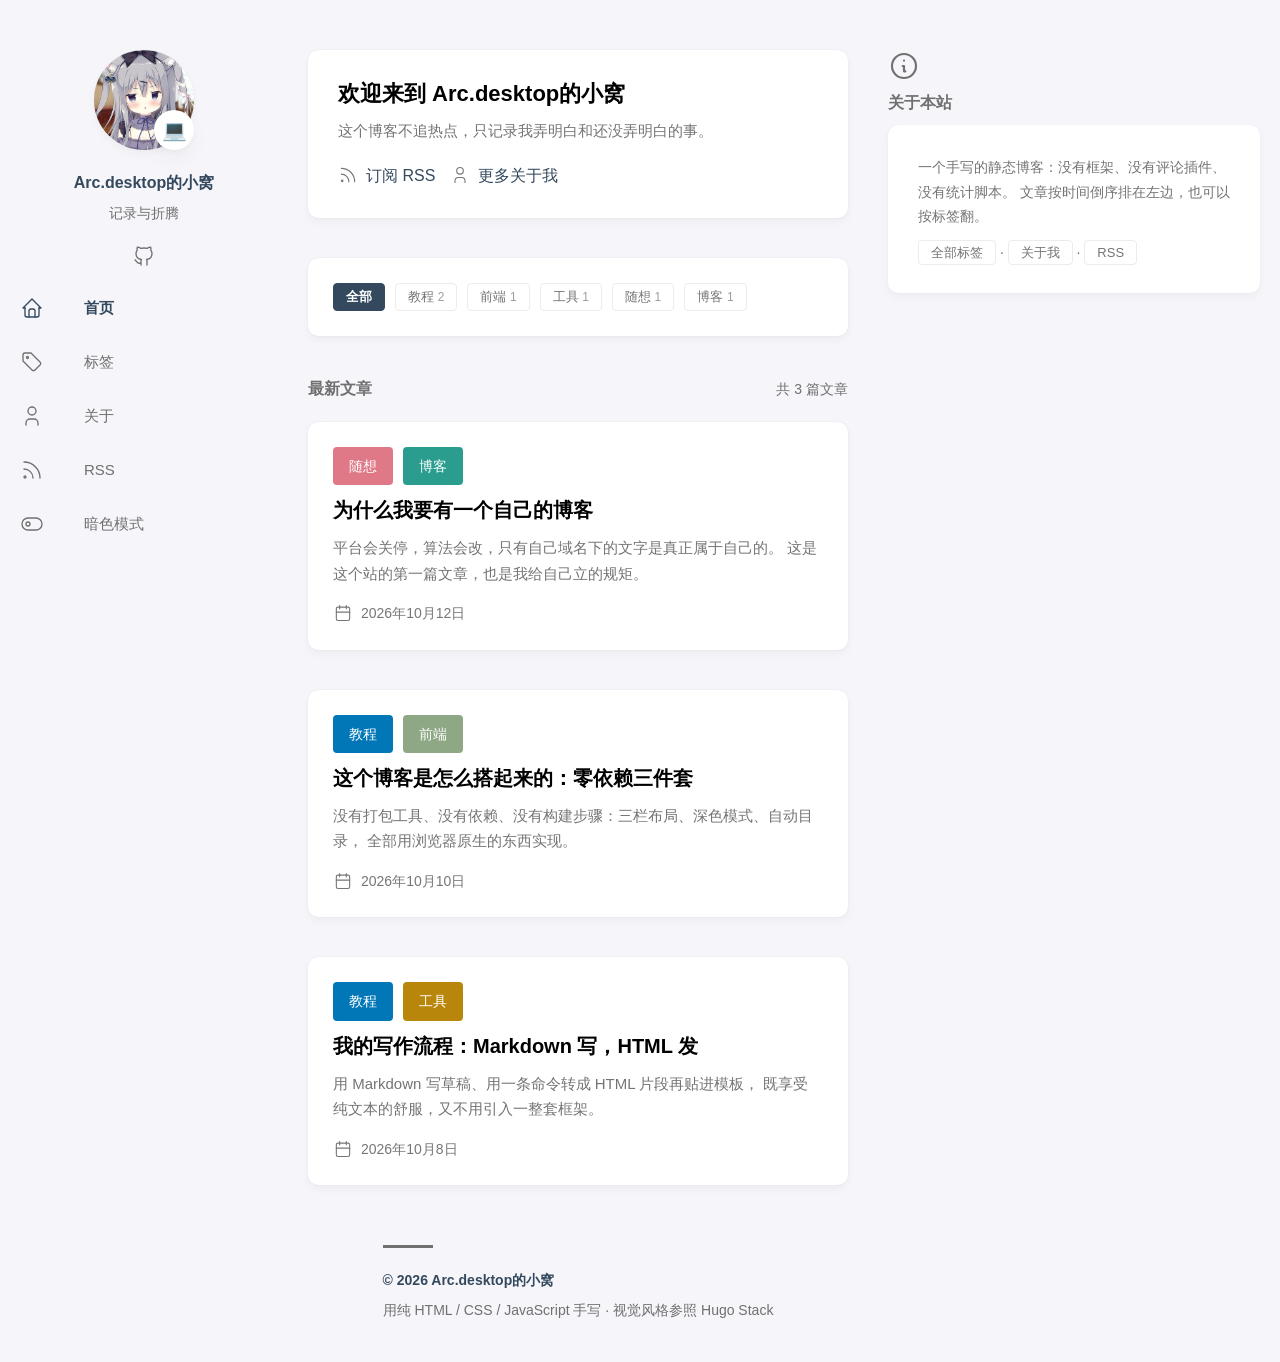
==== commit f1f1c012: "style: 换成自己的头像（assets/avatar.jpg） - 新增 assets/avatar.jpg：由提供的原图（770×773）中心裁成正方形并缩放到   320×320、JPEG q" ====
--- a/index.html
+++ b/index.html
@@ -38,7 +38,7 @@
   <aside class="sidebar left-sidebar sticky">
     <header>
       <figure class="site-avatar">
-        <a href="index.html"><img src="assets/avatar.svg" class="site-logo" width="300" height="300" alt="站点头像"></a>
+        <a href="index.html"><img src="assets/avatar.jpg" class="site-logo" width="320" height="320" alt="站点头像"></a>
         <span class="emoji">💻</span>
       </figure>
       <div class="site-meta">
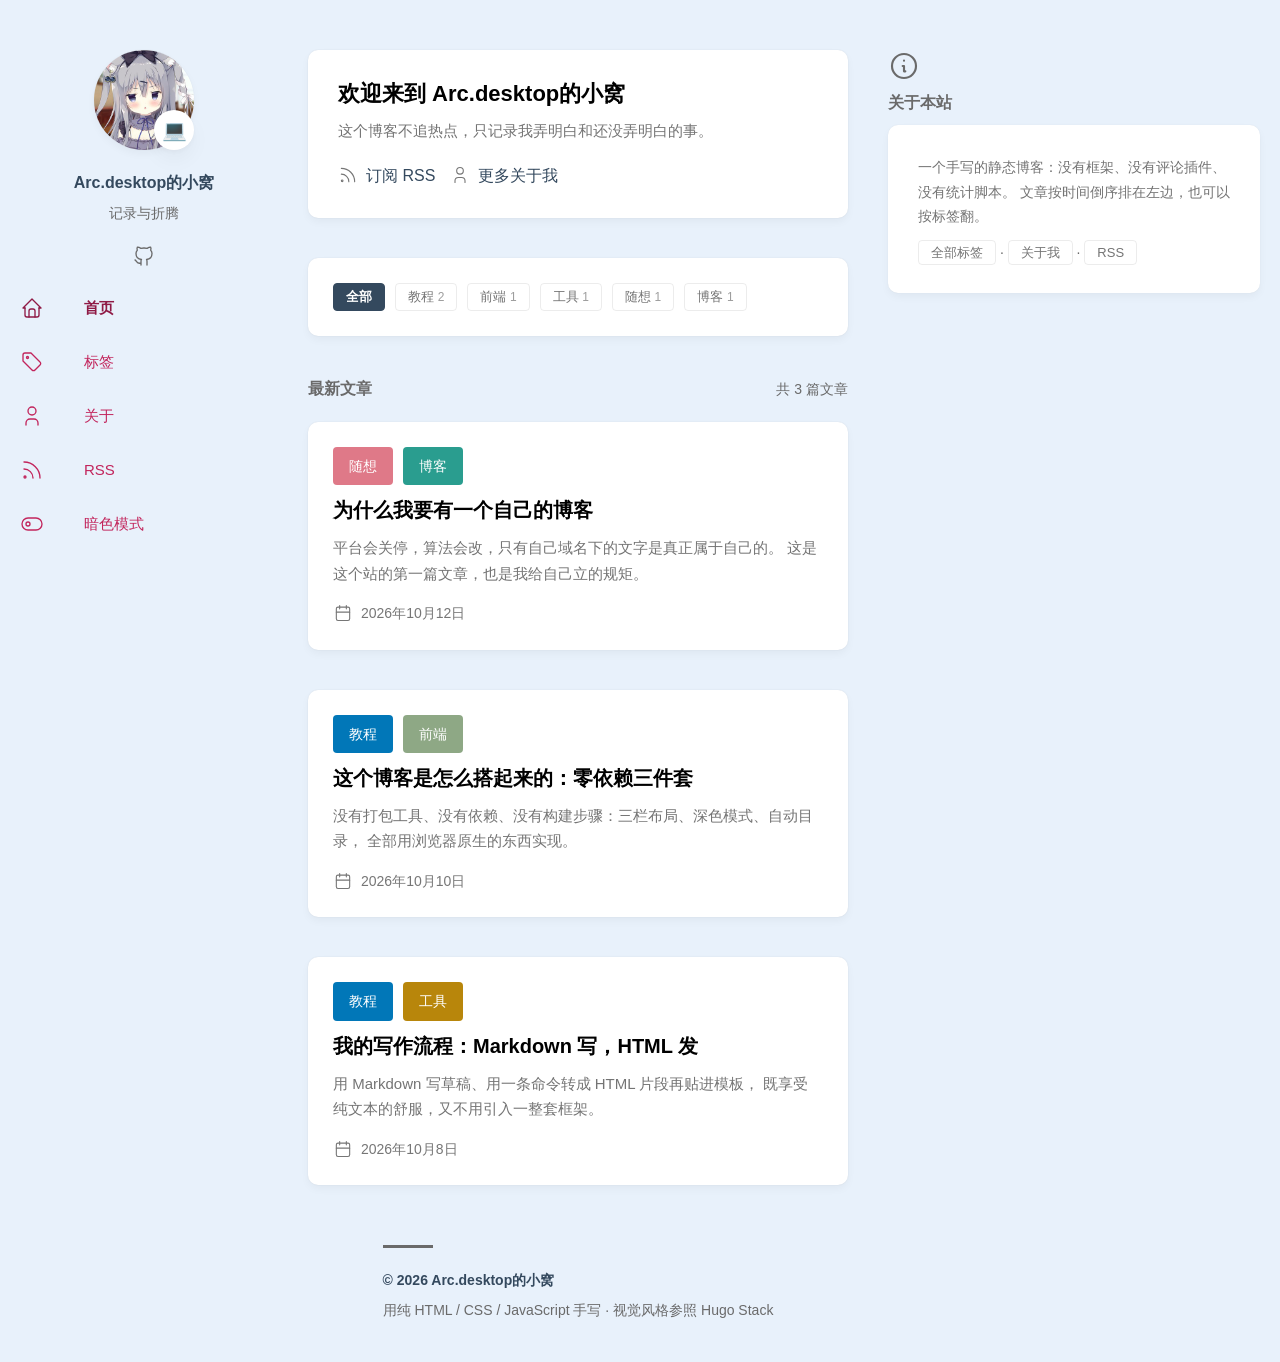
==== commit 19dc2524: "style: 背景改蓝色、左侧选项卡改粉色 按需求调整配色（只改设计令牌与菜单规则，版式不动）：  - 背景：浅色 #f5f5fa -> #e8f1fb（蓝，色相 212°），   深色 #30303" ====
--- a/index.html
+++ b/index.html
@@ -23,8 +23,8 @@
 <meta property="og:title" content="Arc.desktop的小窝 · 记录与折腾">
 <meta property="og:description" content="一个纯粹用 HTML、CSS、JavaScript 搭起来的个人博客。">
 <meta property="og:url" content="https://zjz-arc.github.io/personal-blog/">
-<meta name="theme-color" content="#f5f5fa" media="(prefers-color-scheme: light)">
-<meta name="theme-color" content="#303030" media="(prefers-color-scheme: dark)">
+<meta name="theme-color" content="#e8f1fb" media="(prefers-color-scheme: light)">
+<meta name="theme-color" content="#1b2a3a" media="(prefers-color-scheme: dark)">
 
 <link rel="alternate" type="application/rss+xml" title="Arc.desktop的小窝 · RSS" href="feed.xml">
 <link rel="icon" href="data:image/svg+xml,<svg xmlns='http://www.w3.org/2000/svg' viewBox='0 0 100 100'><text y='.9em' font-size='90'>✍️</text></svg>">
--- a/assets/style.css
+++ b/assets/style.css
@@ -15,12 +15,19 @@
    -------------------------------------------------------------------------- */
 :root {
   --main-top-padding: 35px;
-  --body-background: #f5f5fa;
+  --body-background: #e8f1fb; /* 蓝色背景 */
 
   --accent-color: #34495e;
   --accent-color-darker: #2c3e50;
   --accent-color-text: #fff;
-  --body-text-color: #707070;
+  /* Stack 原本是 #707070，但那个灰压在新的蓝色背景上只有 4.34:1，
+     略低于 WCAG 的 4.5，所以调深一点（白色卡片上依然清晰） */
+  --body-text-color: #6a6a6a;
+
+  /* 左侧栏菜单（“选项卡”）的主题色：粉色。
+     偏深是因为浅蓝背景上亮粉的文字对比度不够，见 README 里的说明 */
+  --sidebar-menu-color: #c2255c;
+  --sidebar-menu-color-hover: #8f1a45;
 
   --card-background: #fff;
   --card-background-selected: #eaeaea;
@@ -86,21 +93,25 @@
    -------------------------------------------------------------------------- */
 :root[data-theme="dark"] {
   --main-top-padding: 50px;
-  --body-background: #303030;
+  --body-background: #1b2a3a; /* 深蓝背景 */
 
   --accent-color: #ecf0f1;
   --accent-color-darker: #bdc3c7;
   --accent-color-text: #000;
   --body-text-color: rgba(255, 255, 255, 0.7);
 
-  --card-background: #424242;
+  /* 深色下用亮粉：在深蓝背景上对比度很好，也能保持“粉”的感觉 */
+  --sidebar-menu-color: #ff9ecb;
+  --sidebar-menu-color-hover: #ffc2dd;
+
+  --card-background: #27394d;
   --card-background-selected: rgba(255, 255, 255, 0.16);
   --card-text-color-main: rgba(255, 255, 255, 0.9);
   --card-text-color-secondary: rgba(255, 255, 255, 0.7);
   --card-text-color-tertiary: rgba(255, 255, 255, 0.5);
   --card-separator-color: rgba(255, 255, 255, 0.12);
 
-  --blockquote-background-color: rgb(75 75 75);
+  --blockquote-background-color: rgb(46 63 82);
   --code-background-color: #272822;
   --code-text-color: rgba(255, 255, 255, 0.9);
   --table-border-color: #717171;
@@ -380,7 +391,7 @@
   display: flex;
   align-items: center;
   gap: var(--menu-icon-separation);
-  color: var(--body-text-color);
+  color: var(--sidebar-menu-color); /* 粉色“选项卡” */
   background: none;
   border: 0;
   padding: 0;
@@ -391,8 +402,8 @@
   transition: color 0.3s ease;
 }
 .menu a:hover,
-.menu button:hover,
-.menu a[aria-current="page"] { color: var(--accent-color); }
+.menu button:hover { color: var(--sidebar-menu-color-hover); }
+.menu a[aria-current="page"] { color: var(--sidebar-menu-color-hover); }
 .menu a[aria-current="page"] span { font-weight: 700; }
 .menu .icon { stroke-width: 1.33; }
 
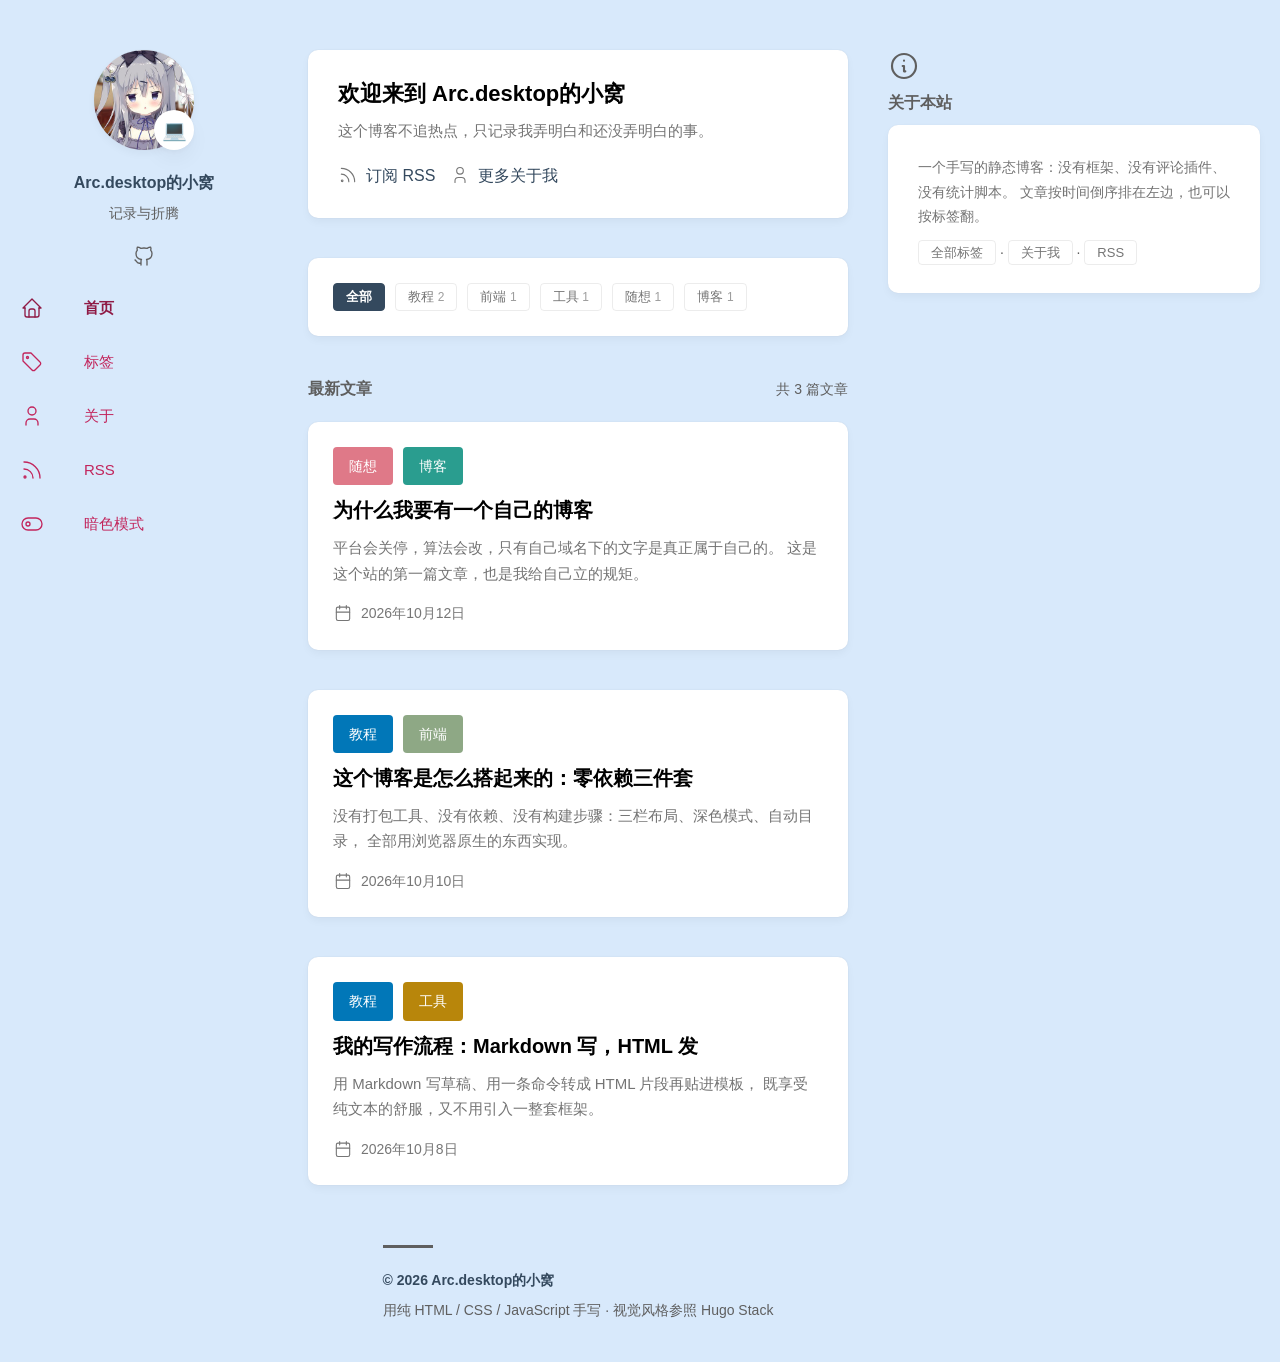
==== commit 4bd8b206: "style: 蓝色背景调得更亮更蓝，并补齐配色审计 - 浅色背景 #e8f1fb -> #d8e9fb（明度 95%->91%，饱和度 70%->81%）   深色背景 #1b2a3a -> #244" ====
--- a/index.html
+++ b/index.html
@@ -23,8 +23,8 @@
 <meta property="og:title" content="Arc.desktop的小窝 · 记录与折腾">
 <meta property="og:description" content="一个纯粹用 HTML、CSS、JavaScript 搭起来的个人博客。">
 <meta property="og:url" content="https://zjz-arc.github.io/personal-blog/">
-<meta name="theme-color" content="#e8f1fb" media="(prefers-color-scheme: light)">
-<meta name="theme-color" content="#1b2a3a" media="(prefers-color-scheme: dark)">
+<meta name="theme-color" content="#d8e9fb" media="(prefers-color-scheme: light)">
+<meta name="theme-color" content="#24405e" media="(prefers-color-scheme: dark)">
 
 <link rel="alternate" type="application/rss+xml" title="Arc.desktop的小窝 · RSS" href="feed.xml">
 <link rel="icon" href="data:image/svg+xml,<svg xmlns='http://www.w3.org/2000/svg' viewBox='0 0 100 100'><text y='.9em' font-size='90'>✍️</text></svg>">
--- a/assets/style.css
+++ b/assets/style.css
@@ -15,14 +15,14 @@
    -------------------------------------------------------------------------- */
 :root {
   --main-top-padding: 35px;
-  --body-background: #e8f1fb; /* 蓝色背景 */
+  --body-background: #d8e9fb; /* 蓝色背景（比初版更蓝更亮） */
 
   --accent-color: #34495e;
   --accent-color-darker: #2c3e50;
   --accent-color-text: #fff;
-  /* Stack 原本是 #707070，但那个灰压在新的蓝色背景上只有 4.34:1，
-     略低于 WCAG 的 4.5，所以调深一点（白色卡片上依然清晰） */
-  --body-text-color: #6a6a6a;
+  /* Stack 原本是 #707070，但那个灰压在蓝色背景上不够 4.5:1，
+     所以调深；背景越蓝，对比度越低，这里要跟着一起压深 */
+  --body-text-color: #5f5f5f;
 
   /* 左侧栏菜单（“选项卡”）的主题色：粉色。
      偏深是因为浅蓝背景上亮粉的文字对比度不够，见 README 里的说明 */
@@ -93,7 +93,7 @@
    -------------------------------------------------------------------------- */
 :root[data-theme="dark"] {
   --main-top-padding: 50px;
-  --body-background: #1b2a3a; /* 深蓝背景 */
+  --body-background: #24405e; /* 深蓝背景（比初版更亮更蓝） */
 
   --accent-color: #ecf0f1;
   --accent-color-darker: #bdc3c7;
@@ -104,14 +104,14 @@
   --sidebar-menu-color: #ff9ecb;
   --sidebar-menu-color-hover: #ffc2dd;
 
-  --card-background: #27394d;
+  --card-background: #2f5478;
   --card-background-selected: rgba(255, 255, 255, 0.16);
   --card-text-color-main: rgba(255, 255, 255, 0.9);
   --card-text-color-secondary: rgba(255, 255, 255, 0.7);
   --card-text-color-tertiary: rgba(255, 255, 255, 0.5);
   --card-separator-color: rgba(255, 255, 255, 0.12);
 
-  --blockquote-background-color: rgb(46 63 82);
+  --blockquote-background-color: rgb(52 78 106);
   --code-background-color: #272822;
   --code-text-color: rgba(255, 255, 255, 0.9);
   --table-border-color: #717171;
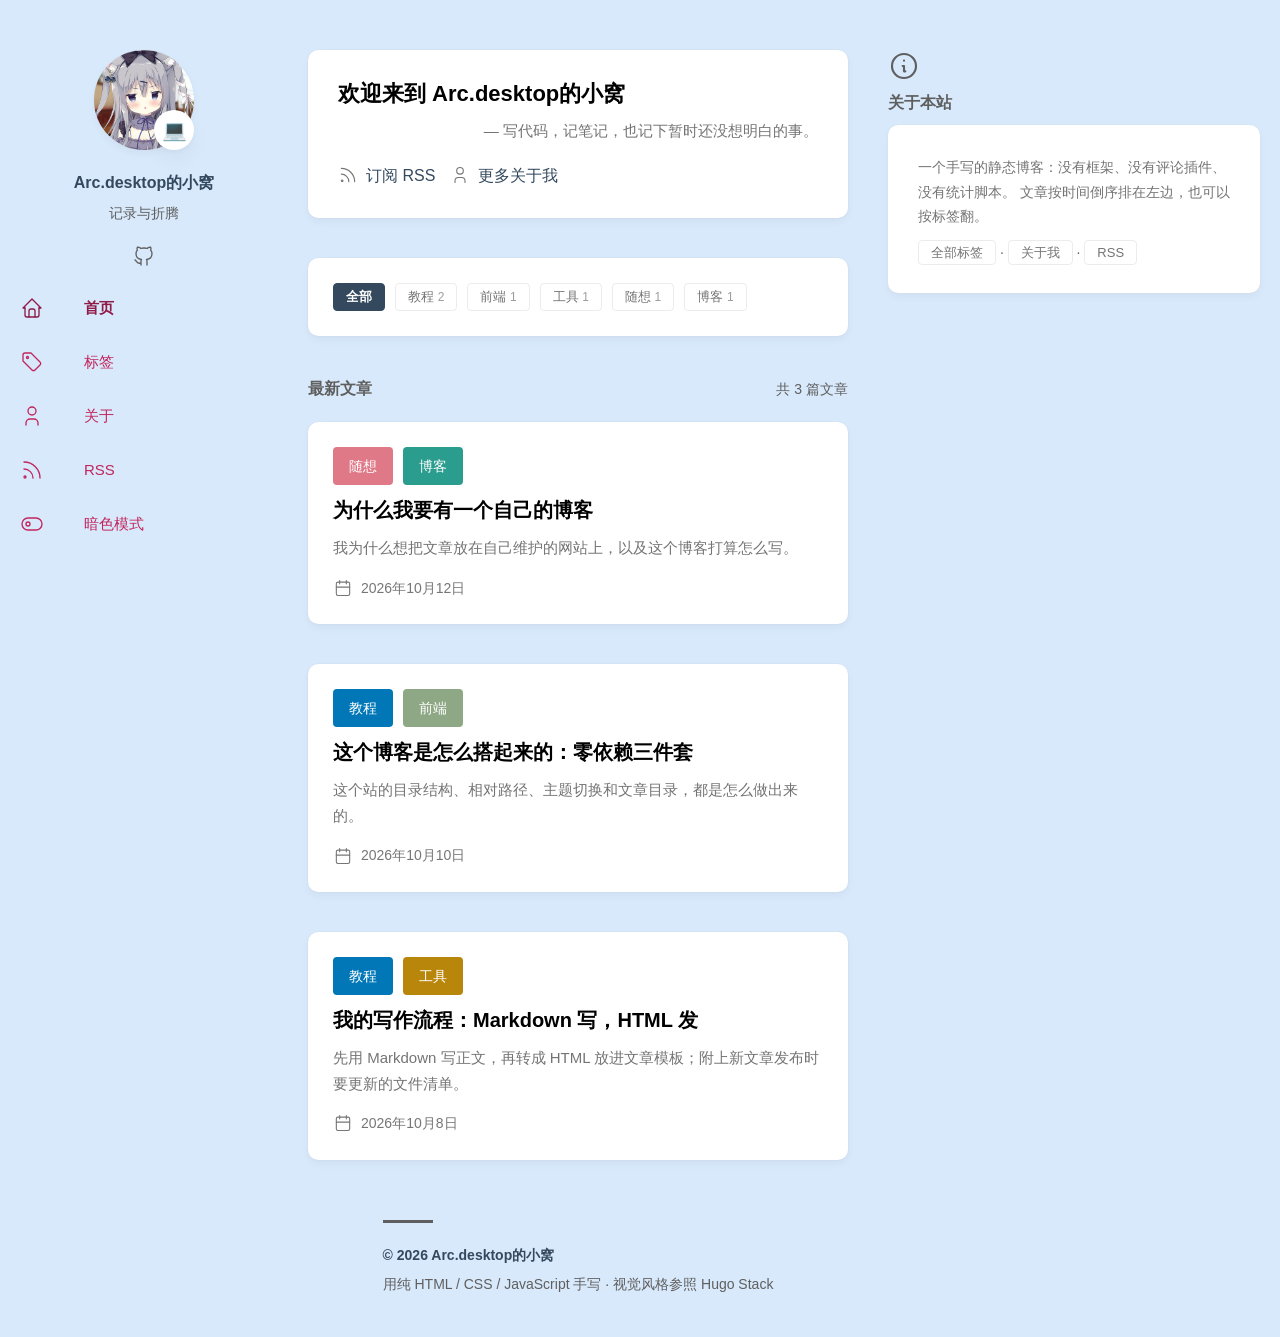
==== commit cd95543e: "Update site copy and favicon" ====
--- a/index.html
+++ b/index.html
@@ -16,18 +16,18 @@
 </script>
 
 <title>Arc.desktop的小窝 · 记录与折腾</title>
-<meta name="description" content="一个纯粹用 HTML、CSS、JavaScript 搭起来的个人博客：写代码、写笔记、写想法。">
+<meta name="description" content="用 HTML、CSS 和 JavaScript 搭起来的小站，写代码，也记些还没想明白的事。">
 <link rel="canonical" href="https://zjz-arc.github.io/personal-blog/">
 <meta property="og:type" content="website">
 <meta property="og:site_name" content="Arc.desktop的小窝">
 <meta property="og:title" content="Arc.desktop的小窝 · 记录与折腾">
-<meta property="og:description" content="一个纯粹用 HTML、CSS、JavaScript 搭起来的个人博客。">
+<meta property="og:description" content="用 HTML、CSS 和 JavaScript 搭起来的小站，写代码，也记些还没想明白的事。">
 <meta property="og:url" content="https://zjz-arc.github.io/personal-blog/">
 <meta name="theme-color" content="#d8e9fb" media="(prefers-color-scheme: light)">
 <meta name="theme-color" content="#24405e" media="(prefers-color-scheme: dark)">
 
 <link rel="alternate" type="application/rss+xml" title="Arc.desktop的小窝 · RSS" href="feed.xml">
-<link rel="icon" href="data:image/svg+xml,<svg xmlns='http://www.w3.org/2000/svg' viewBox='0 0 100 100'><text y='.9em' font-size='90'>✍️</text></svg>">
+<link rel="icon" type="image/jpeg" href="assets/avatar.jpg">
 <link rel="stylesheet" href="assets/style.css">
 </head>
 <body class="list-page">
@@ -77,8 +77,8 @@
       <header class="article-header">
         <div class="article-details">
           <h1 class="article-title">欢迎来到 Arc.desktop的小窝</h1>
-          <p class="article-subtitle">
-            这个博客不追热点，只记录我弄明白和还没弄明白的事。
+          <p class="article-subtitle home-intro-subtitle">
+            — 写代码，记笔记，也记下暂时还没想明白的事。
           </p>
           <footer class="article-time">
             <div><svg class="icon" viewBox="0 0 24 24" aria-hidden="true"><circle cx="5" cy="19" r="1"/><path d="M4 4a16 16 0 0 1 16 16"/><path d="M4 11a9 9 0 0 1 9 9"/></svg><a href="feed.xml">订阅 RSS</a></div>
@@ -121,8 +121,7 @@
               </header>
               <h2 class="article-title">为什么我要有一个自己的博客</h2>
               <p class="article-summary">
-                平台会关停，算法会改，只有自己域名下的文字是真正属于自己的。
-                这是这个站的第一篇文章，也是我给自己立的规矩。
+                我为什么想把文章放在自己维护的网站上，以及这个博客打算怎么写。
               </p>
               <footer class="article-time">
                 <div><svg class="icon" viewBox="0 0 24 24" aria-hidden="true"><rect x="4" y="5" width="16" height="16" rx="2"/><path d="M16 3v4M8 3v4M4 11h16"/></svg><time datetime="2026-10-12">2026年10月12日</time></div>
@@ -140,8 +139,7 @@
               </header>
               <h2 class="article-title">这个博客是怎么搭起来的：零依赖三件套</h2>
               <p class="article-summary">
-                没有打包工具、没有依赖、没有构建步骤：三栏布局、深色模式、自动目录，
-                全部用浏览器原生的东西实现。
+                这个站的目录结构、相对路径、主题切换和文章目录，都是怎么做出来的。
               </p>
               <footer class="article-time">
                 <div><svg class="icon" viewBox="0 0 24 24" aria-hidden="true"><rect x="4" y="5" width="16" height="16" rx="2"/><path d="M16 3v4M8 3v4M4 11h16"/></svg><time datetime="2026-10-10">2026年10月10日</time></div>
@@ -159,8 +157,7 @@
               </header>
               <h2 class="article-title">我的写作流程：Markdown 写，HTML 发</h2>
               <p class="article-summary">
-                用 Markdown 写草稿、用一条命令转成 HTML 片段再贴进模板，
-                既享受纯文本的舒服，又不用引入一整套框架。
+                先用 Markdown 写正文，再转成 HTML 放进文章模板；附上新文章发布时要更新的文件清单。
               </p>
               <footer class="article-time">
                 <div><svg class="icon" viewBox="0 0 24 24" aria-hidden="true"><rect x="4" y="5" width="16" height="16" rx="2"/><path d="M16 3v4M8 3v4M4 11h16"/></svg><time datetime="2026-10-08">2026年10月8日</time></div>
--- a/assets/style.css
+++ b/assets/style.css
@@ -471,6 +471,8 @@
   font-weight: 400;
   color: var(--card-text-color-secondary);
 }
+
+.home-intro-subtitle { text-align: right; }
 
 .article-time {
   display: flex;
